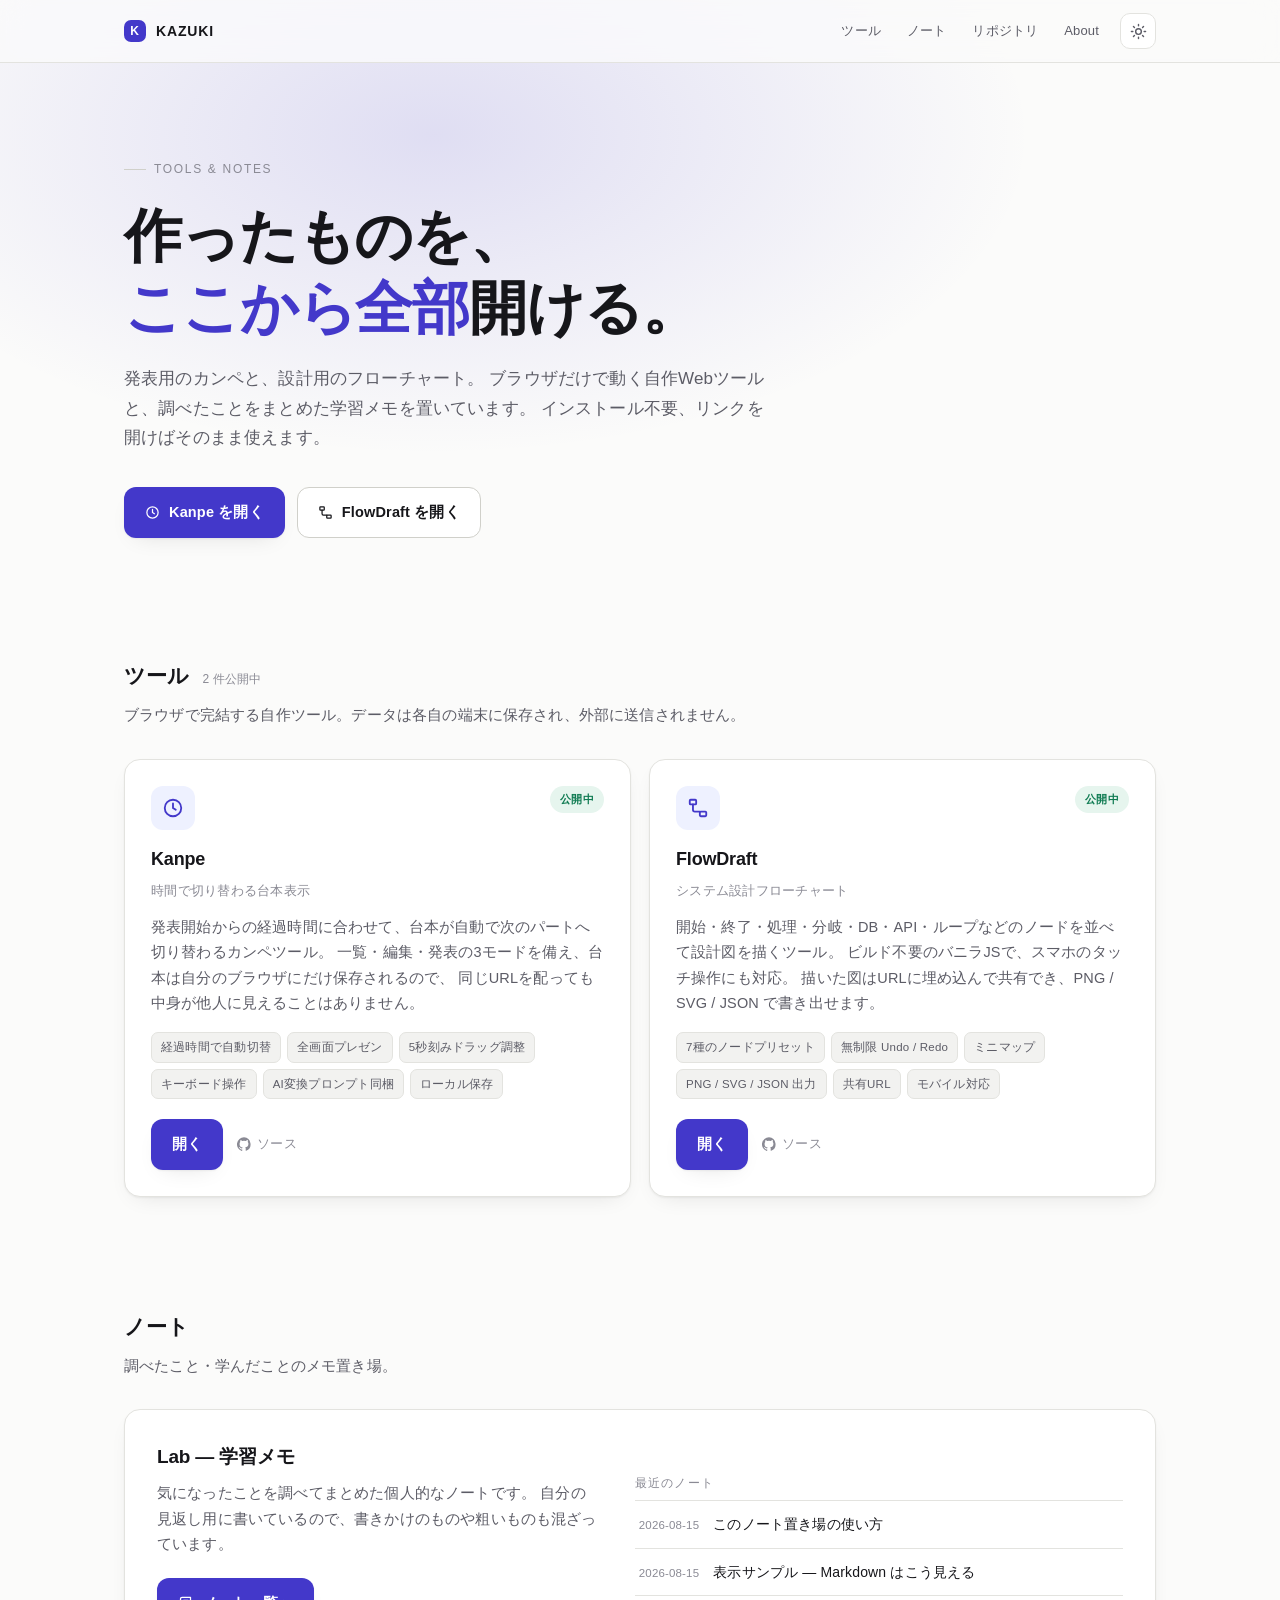
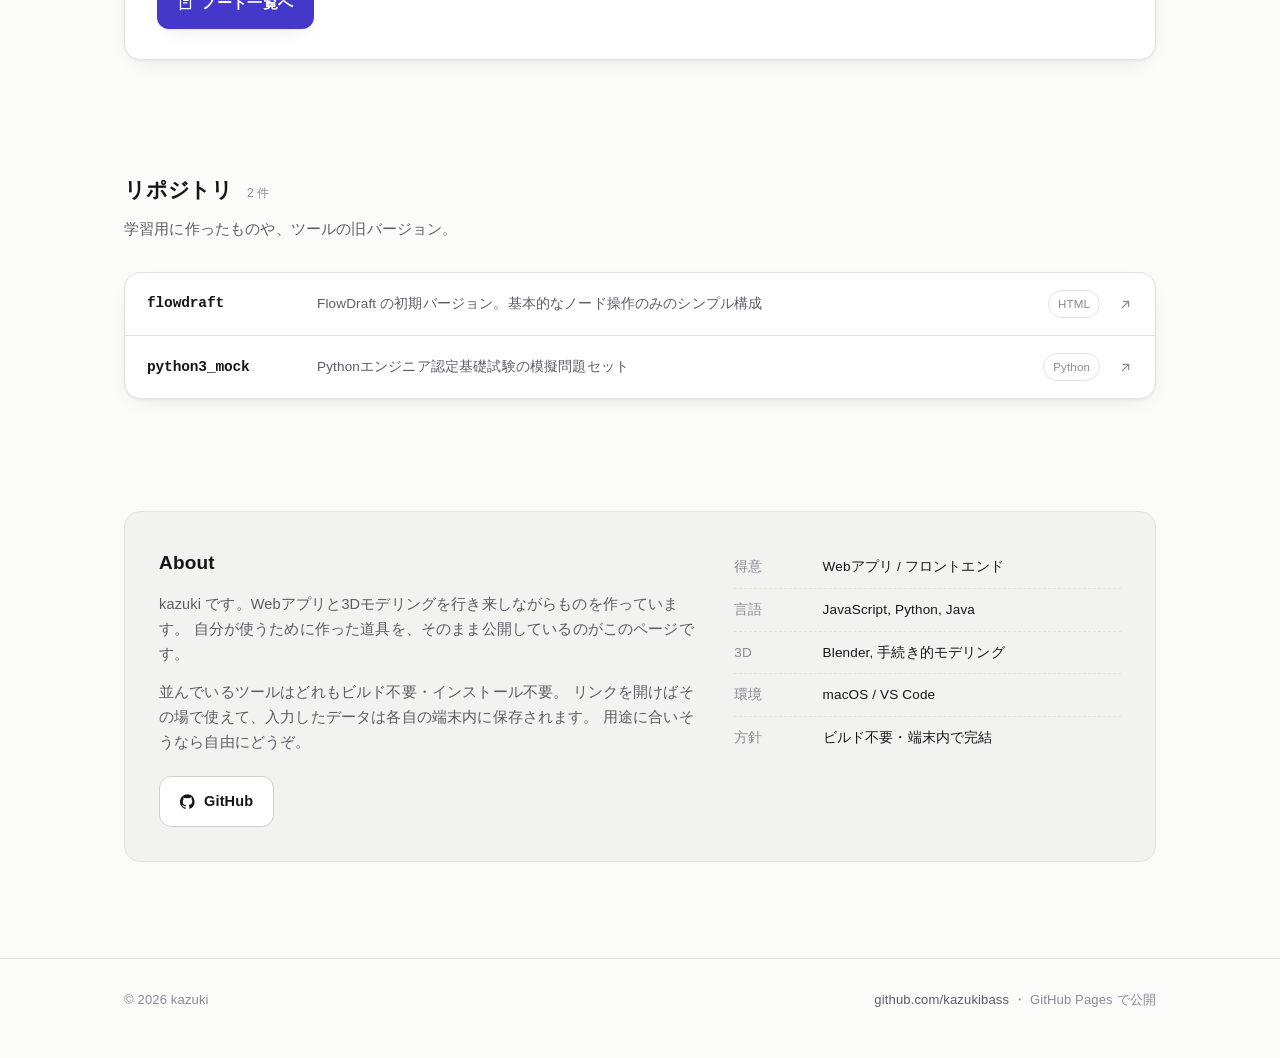
==== index.html @ 0a5c99e3 "Remove my_memo_app from repos list Co-Authored-By: Claude Sonnet 5 <noreply@anthropic.com>" ====
<!DOCTYPE html>
<html lang="ja">
<head>
<meta charset="UTF-8">
<meta name="viewport" content="width=device-width, initial-scale=1">
<title>kazuki — 作ったもの置き場</title>
<meta name="description" content="kazuki の制作物ハブ。Kanpe、FlowDraft などブラウザだけで動く自作Webツールと、学習メモをまとめています。">
<link rel="icon" href="favicon.svg" type="image/svg+xml">
<meta name="theme-color" content="#ffffff" media="(prefers-color-scheme: light)">
<meta name="theme-color" content="#0e0e0f" media="(prefers-color-scheme: dark)">
<link rel="stylesheet" href="assets/base.css">
<link rel="stylesheet" href="assets/index.css">
<script src="assets/theme.js"></script>
</head>
<body>

<header>
  <div class="wrap hdr">
    <a class="mark" href="./"><span class="dot">K</span>KAZUKI</a>
    <nav>
      <a href="#tools">ツール</a>
      <a href="lab/">ノート</a>
      <a href="#repos">リポジトリ</a>
      <a href="#about">About</a>
      <button class="tglr" id="tgl" aria-label="テーマ切替" title="ライト / ダーク切替">
        <svg class="i-sun" viewBox="0 0 24 24" fill="none" stroke="currentColor" stroke-width="2" stroke-linecap="round"><circle cx="12" cy="12" r="4"/><path d="M12 2v2M12 20v2M4.9 4.9l1.4 1.4M17.7 17.7l1.4 1.4M2 12h2M20 12h2M4.9 19.1l1.4-1.4M17.7 6.3l1.4-1.4"/></svg>
        <svg class="i-moon" viewBox="0 0 24 24" fill="none" stroke="currentColor" stroke-width="2" stroke-linecap="round" stroke-linejoin="round"><path d="M21 12.8A9 9 0 1 1 11.2 3a7 7 0 0 0 9.8 9.8z"/></svg>
      </button>
    </nav>
  </div>
</header>

<main>
  <div class="wrap">
    <div class="hero">
      <p class="eyebrow">Tools &amp; Notes</p>
      <h1>作ったものを、<br><em>ここから全部</em>開ける。</h1>
      <p class="lede">
        発表用のカンペと、設計用のフローチャート。
        ブラウザだけで動く自作Webツールと、調べたことをまとめた学習メモを置いています。
        インストール不要、リンクを開けばそのまま使えます。
      </p>
      <div class="cta">
        <a class="btn btn-p" href="https://kazukibass.github.io/kanpe/" target="_blank" rel="noopener">
          <svg viewBox="0 0 24 24" fill="none" stroke="currentColor" stroke-width="2" stroke-linecap="round"><circle cx="12" cy="12" r="9"/><path d="M12 7v5l3 2"/></svg>
          Kanpe を開く
        </a>
        <a class="btn btn-s" href="https://kazukibass.github.io/flow-draft/" target="_blank" rel="noopener">
          <svg viewBox="0 0 24 24" fill="none" stroke="currentColor" stroke-width="2" stroke-linecap="round"><rect x="3" y="3" width="7" height="5" rx="1"/><rect x="14" y="16" width="7" height="5" rx="1"/><path d="M6.5 8v6a2 2 0 0 0 2 2h5.5"/></svg>
          FlowDraft を開く
        </a>
      </div>
    </div>
  </div>

  <!-- ============ TOOLS ============ -->
  <section id="tools">
    <div class="wrap">
      <div class="sec-hd"><h2>ツール</h2><span class="cnt">2 件公開中</span></div>
      <p class="sec-sub">ブラウザで完結する自作ツール。データは各自の端末に保存され、外部に送信されません。</p>

      <div class="grid grid-2">

        <article class="card">
          <div class="card-top">
            <div class="ico"><svg viewBox="0 0 24 24" fill="none" stroke="currentColor" stroke-width="2" stroke-linecap="round"><circle cx="12" cy="12" r="9"/><path d="M12 7v5l3 2"/></svg></div>
            <span class="badge b-live">公開中</span>
          </div>
          <h3>Kanpe</h3>
          <p class="role">時間で切り替わる台本表示</p>
          <p class="desc">
            発表開始からの経過時間に合わせて、台本が自動で次のパートへ切り替わるカンペツール。
            一覧・編集・発表の3モードを備え、台本は自分のブラウザにだけ保存されるので、
            同じURLを配っても中身が他人に見えることはありません。
          </p>
          <div class="chips">
            <span class="chip">経過時間で自動切替</span>
            <span class="chip">全画面プレゼン</span>
            <span class="chip">5秒刻みドラッグ調整</span>
            <span class="chip">キーボード操作</span>
            <span class="chip">AI変換プロンプト同梱</span>
            <span class="chip">ローカル保存</span>
          </div>
          <div class="card-act">
            <a class="btn btn-p" href="https://kazukibass.github.io/kanpe/" target="_blank" rel="noopener">開く</a>
            <a class="lnk" href="https://github.com/kazukibass/kanpe" target="_blank" rel="noopener">
              <svg viewBox="0 0 24 24" fill="currentColor"><path d="M12 .5a12 12 0 0 0-3.8 23.4c.6.1.8-.3.8-.6v-2c-3.3.7-4-1.6-4-1.6-.6-1.4-1.4-1.8-1.4-1.8-1.1-.7.1-.7.1-.7 1.2.1 1.9 1.2 1.9 1.2 1.1 1.8 2.8 1.3 3.5 1 .1-.8.4-1.3.8-1.6-2.7-.3-5.5-1.3-5.5-5.9 0-1.3.5-2.4 1.2-3.2-.1-.3-.5-1.5.1-3.2 0 0 1-.3 3.3 1.2a11.5 11.5 0 0 1 6 0C17.3 4.9 18.3 5.2 18.3 5.2c.7 1.7.3 2.9.1 3.2.8.8 1.2 1.9 1.2 3.2 0 4.6-2.8 5.6-5.5 5.9.4.4.8 1.1.8 2.2v3.3c0 .3.2.7.8.6A12 12 0 0 0 12 .5z"/></svg>
              ソース
            </a>
          </div>
        </article>

        <article class="card">
          <div class="card-top">
            <div class="ico"><svg viewBox="0 0 24 24" fill="none" stroke="currentColor" stroke-width="2" stroke-linecap="round"><rect x="3" y="3" width="7" height="5" rx="1"/><rect x="14" y="16" width="7" height="5" rx="1"/><path d="M6.5 8v6a2 2 0 0 0 2 2h5.5"/></svg></div>
            <span class="badge b-live">公開中</span>
          </div>
          <h3>FlowDraft</h3>
          <p class="role">システム設計フローチャート</p>
          <p class="desc">
            開始・終了・処理・分岐・DB・API・ループなどのノードを並べて設計図を描くツール。
            ビルド不要のバニラJSで、スマホのタッチ操作にも対応。
            描いた図はURLに埋め込んで共有でき、PNG / SVG / JSON で書き出せます。
          </p>
          <div class="chips">
            <span class="chip">7種のノードプリセット</span>
            <span class="chip">無制限 Undo / Redo</span>
            <span class="chip">ミニマップ</span>
            <span class="chip">PNG / SVG / JSON 出力</span>
            <span class="chip">共有URL</span>
            <span class="chip">モバイル対応</span>
          </div>
          <div class="card-act">
            <a class="btn btn-p" href="https://kazukibass.github.io/flow-draft/" target="_blank" rel="noopener">開く</a>
            <a class="lnk" href="https://github.com/kazukibass/flow-draft" target="_blank" rel="noopener">
              <svg viewBox="0 0 24 24" fill="currentColor"><path d="M12 .5a12 12 0 0 0-3.8 23.4c.6.1.8-.3.8-.6v-2c-3.3.7-4-1.6-4-1.6-.6-1.4-1.4-1.8-1.4-1.8-1.1-.7.1-.7.1-.7 1.2.1 1.9 1.2 1.9 1.2 1.1 1.8 2.8 1.3 3.5 1 .1-.8.4-1.3.8-1.6-2.7-.3-5.5-1.3-5.5-5.9 0-1.3.5-2.4 1.2-3.2-.1-.3-.5-1.5.1-3.2 0 0 1-.3 3.3 1.2a11.5 11.5 0 0 1 6 0C17.3 4.9 18.3 5.2 18.3 5.2c.7 1.7.3 2.9.1 3.2.8.8 1.2 1.9 1.2 3.2 0 4.6-2.8 5.6-5.5 5.9.4.4.8 1.1.8 2.2v3.3c0 .3.2.7.8.6A12 12 0 0 0 12 .5z"/></svg>
              ソース
            </a>
          </div>
        </article>

      </div>
    </div>
  </section>

  <!-- ============ NOTES ============ -->
  <section id="notes">
    <div class="wrap">
      <div class="sec-hd"><h2>ノート</h2></div>
      <p class="sec-sub">調べたこと・学んだことのメモ置き場。</p>

      <div class="band">
        <div>
          <h3>Lab — 学習メモ</h3>
          <p>
            気になったことを調べてまとめた個人的なノートです。
            自分の見返し用に書いているので、書きかけのものや粗いものも混ざっています。
          </p>
          <div class="cta">
            <a class="btn btn-p" href="lab/">
              <svg viewBox="0 0 24 24" fill="none" stroke="currentColor" stroke-width="2" stroke-linecap="round" stroke-linejoin="round"><path d="M4 4.5A2.5 2.5 0 0 1 6.5 2H20v18H6.5A2.5 2.5 0 0 0 4 22z"/><path d="M9 7h7M9 11h5"/></svg>
              ノート一覧へ
            </a>
          </div>
        </div>
        <div>
          <p style="font-size:12px; letter-spacing:.1em; text-transform:uppercase; color:var(--fg-dim); margin:0 0 6px">最近のノート</p>
          <ul class="latest" id="latest">
            <li class="empty">読み込み中…</li>
          </ul>
        </div>
      </div>
    </div>
  </section>

  <!-- ============ REPOS ============ -->
  <section id="repos">
    <div class="wrap">
      <div class="sec-hd"><h2>リポジトリ</h2><span class="cnt">2 件</span></div>
      <p class="sec-sub">学習用に作ったものや、ツールの旧バージョン。</p>

      <ul class="repos">
        <li>
          <a href="https://kazukibass.github.io/flowdraft/" target="_blank" rel="noopener">
            <span class="rn">flowdraft</span>
            <span class="rd">FlowDraft の初期バージョン。基本的なノード操作のみのシンプル構成</span>
            <span class="rt">HTML</span>
            <svg class="rar" viewBox="0 0 24 24" fill="none" stroke="currentColor" stroke-width="2" stroke-linecap="round" stroke-linejoin="round"><path d="M7 17 17 7M9 7h8v8"/></svg>
          </a>
        </li>
        <li>
          <a href="https://github.com/kazukibass/python3_mock" target="_blank" rel="noopener">
            <span class="rn">python3_mock</span>
            <span class="rd">Pythonエンジニア認定基礎試験の模擬問題セット</span>
            <span class="rt">Python</span>
            <svg class="rar" viewBox="0 0 24 24" fill="none" stroke="currentColor" stroke-width="2" stroke-linecap="round" stroke-linejoin="round"><path d="M7 17 17 7M9 7h8v8"/></svg>
          </a>
        </li>
      </ul>
    </div>
  </section>

  <!-- ============ ABOUT ============ -->
  <section id="about">
    <div class="wrap">
      <div class="about">
        <div>
          <h2>About</h2>
          <p>
            kazuki です。Webアプリと3Dモデリングを行き来しながらものを作っています。
            自分が使うために作った道具を、そのまま公開しているのがこのページです。
          </p>
          <p>
            並んでいるツールはどれもビルド不要・インストール不要。
            リンクを開けばその場で使えて、入力したデータは各自の端末内に保存されます。
            用途に合いそうなら自由にどうぞ。
          </p>
          <div class="cta" style="margin-top:20px">
            <a class="btn btn-s" href="https://github.com/kazukibass" target="_blank" rel="noopener">
              <svg viewBox="0 0 24 24" fill="currentColor"><path d="M12 .5a12 12 0 0 0-3.8 23.4c.6.1.8-.3.8-.6v-2c-3.3.7-4-1.6-4-1.6-.6-1.4-1.4-1.8-1.4-1.8-1.1-.7.1-.7.1-.7 1.2.1 1.9 1.2 1.9 1.2 1.1 1.8 2.8 1.3 3.5 1 .1-.8.4-1.3.8-1.6-2.7-.3-5.5-1.3-5.5-5.9 0-1.3.5-2.4 1.2-3.2-.1-.3-.5-1.5.1-3.2 0 0 1-.3 3.3 1.2a11.5 11.5 0 0 1 6 0C17.3 4.9 18.3 5.2 18.3 5.2c.7 1.7.3 2.9.1 3.2.8.8 1.2 1.9 1.2 3.2 0 4.6-2.8 5.6-5.5 5.9.4.4.8 1.1.8 2.2v3.3c0 .3.2.7.8.6A12 12 0 0 0 12 .5z"/></svg>
              GitHub
            </a>
          </div>
        </div>
        <ul class="facts">
          <li><span class="k">得意</span><span class="v">Webアプリ / フロントエンド</span></li>
          <li><span class="k">言語</span><span class="v">JavaScript, Python, Java</span></li>
          <li><span class="k">3D</span><span class="v">Blender, 手続き的モデリング</span></li>
          <li><span class="k">環境</span><span class="v">macOS / VS Code</span></li>
          <li><span class="k">方針</span><span class="v">ビルド不要・端末内で完結</span></li>
        </ul>
      </div>
    </div>
  </section>
</main>

<footer>
  <div class="wrap ft">
    <span>© 2026 kazuki</span>
    <span><a href="https://github.com/kazukibass" target="_blank" rel="noopener">github.com/kazukibass</a> ・ GitHub Pages で公開</span>
  </div>
</footer>

<script>
// 最近のノート3件を lab/notes.json から読んで表示する
(function () {
  var el = document.getElementById('latest');
  fetch('lab/notes.json', { cache: 'no-cache' })
    .then(function (r) { if (!r.ok) throw 0; return r.json(); })
    .then(function (notes) {
      var list = (notes || []).slice().sort(function (a, b) {
        return String(b.date || '').localeCompare(String(a.date || ''));
      }).slice(0, 3);

      if (!list.length) { el.innerHTML = '<li class="empty">まだノートがありません。</li>'; return; }

      el.innerHTML = list.map(function (n) {
        var href = n.type === 'html'
          ? 'lab/' + n.file
          : 'lab/viewer.html?f=' + encodeURIComponent(n.file);
        var d = document.createElement('div');
        d.textContent = n.title || '(無題)';
        return '<li><a href="' + href + '">' +
               '<span class="d">' + (n.date || '') + '</span>' +
               '<span class="t">' + d.innerHTML + '</span></a></li>';
      }).join('');
    })
    .catch(function () {
      el.innerHTML = '<li class="empty">一覧ページから見てください。</li>';
    });
})();
</script>
</body>
</html>
---- assets/base.css ----
/* ============================================================
   base.css — 全ページ共通の配色トークンと部品
   配色を変えたいときは :root と html[data-theme="dark"] の
   2ブロックだけを書き換えれば全ページに反映されます。
   ============================================================ */

:root{
  --bg:#fbfbfa; --bg-elev:#ffffff; --bg-sunk:#f2f2f0;
  --fg:#16161a; --fg-mut:#5c5c66; --fg-dim:#8a8a94;
  --line:#e3e3df; --line-str:#d0d0ca;
  --accent:#4338ca; --accent-fg:#ffffff; --accent-soft:#eef1ff;
  --ok:#0f7b52; --ok-soft:#e6f5ee;
  --warn:#8a5a00; --warn-soft:#fdf3e0;
  --shadow:0 1px 2px rgba(16,16,22,.05), 0 8px 24px -12px rgba(16,16,22,.14);
  --shadow-lift:0 2px 4px rgba(16,16,22,.06), 0 18px 40px -16px rgba(16,16,22,.22);
  --radius:16px;
  --mono:ui-monospace,SFMono-Regular,Menlo,Consolas,"Noto Sans Mono",monospace;
}
html[data-theme="dark"]{
  --bg:#0e0e0f; --bg-elev:#17171a; --bg-sunk:#121214;
  --fg:#eeeef2; --fg-mut:#a2a2ad; --fg-dim:#71717c;
  --line:#26262b; --line-str:#34343b;
  --accent:#a5b4fc; --accent-fg:#12122a; --accent-soft:#1d1d3a;
  --ok:#5fd3a0; --ok-soft:#12291f;
  --warn:#e0b062; --warn-soft:#2a2113;
  --shadow:0 1px 2px rgba(0,0,0,.5), 0 8px 24px -12px rgba(0,0,0,.7);
  --shadow-lift:0 2px 4px rgba(0,0,0,.5), 0 18px 40px -16px rgba(0,0,0,.85);
}

*,*::before,*::after{box-sizing:border-box}
html{-webkit-text-size-adjust:100%; overflow-x:hidden; scroll-behavior:smooth}
body{
  margin:0; background:var(--bg); color:var(--fg);
  font-family:"Helvetica Neue",-apple-system,BlinkMacSystemFont,"Segoe UI",
    "Hiragino Sans","Hiragino Kaku Gothic ProN","Noto Sans JP","Yu Gothic",Meiryo,sans-serif;
  font-size:16px; line-height:1.75; letter-spacing:.01em;
  -webkit-font-smoothing:antialiased;
  transition:background .25s ease, color .25s ease;
}
a{color:inherit}
.wrap{max-width:1080px; margin:0 auto; padding:0 24px}
.wrap-narrow{max-width:760px; margin:0 auto; padding:0 24px}

/* ---------- header ---------- */
header{
  position:sticky; top:0; z-index:50;
  background:color-mix(in srgb, var(--bg) 82%, transparent);
  backdrop-filter:saturate(180%) blur(14px);
  border-bottom:1px solid var(--line);
}
.hdr{display:flex; align-items:center; justify-content:space-between; height:62px; gap:16px}
.mark{display:flex; align-items:center; gap:10px; font-weight:700; letter-spacing:.06em;
  font-size:14px; text-decoration:none; white-space:nowrap}
.mark .dot{width:22px;height:22px;border-radius:7px;background:var(--accent);color:var(--accent-fg);
  display:grid;place-items:center;font-size:12px;font-weight:800}
.mark .sub{color:var(--fg-dim); font-weight:600; letter-spacing:.04em}
.hdr nav{display:flex; align-items:center; gap:4px}
.hdr nav a{
  font-size:13px; color:var(--fg-mut); text-decoration:none;
  padding:7px 11px; border-radius:9px; transition:.18s;
}
.hdr nav a:hover{color:var(--fg); background:var(--bg-sunk)}
.hdr nav a.on{color:var(--fg); background:var(--bg-sunk)}
@media(max-width:640px){ .hdr nav a{display:none} .mark .sub{display:none} }
.tglr{
  width:36px;height:36px;border-radius:10px;border:1px solid var(--line);
  background:var(--bg-elev); color:var(--fg-mut); cursor:pointer;
  display:grid;place-items:center; transition:.18s; margin-left:6px; flex:none;
}
.tglr:hover{color:var(--fg); border-color:var(--line-str)}
.tglr svg{width:17px;height:17px}
html[data-theme="dark"] .i-sun{display:none}
html:not([data-theme="dark"]) .i-moon{display:none}

/* ---------- typography helpers ---------- */
.eyebrow{
  display:inline-flex; align-items:center; gap:8px;
  font-size:12px; letter-spacing:.14em; text-transform:uppercase;
  color:var(--fg-dim); margin:0 0 20px;
}
.eyebrow::before{content:""; width:22px;height:1px;background:var(--line-str)}
section{padding:56px 0}
.sec-hd{display:flex; align-items:baseline; gap:14px; margin-bottom:8px}
.sec-hd h2{margin:0; font-size:21px; letter-spacing:-.01em; font-weight:750}
.sec-hd .cnt{font-size:12px; color:var(--fg-dim); font-variant-numeric:tabular-nums}
.sec-sub{margin:0 0 30px; color:var(--fg-mut); font-size:14.5px}

/* ---------- buttons ---------- */
.btn{
  display:inline-flex; align-items:center; gap:9px;
  padding:12px 20px; border-radius:12px; font-size:14.5px; font-weight:600;
  text-decoration:none; border:1px solid transparent; cursor:pointer;
  font-family:inherit;
  transition:transform .16s ease, box-shadow .16s ease, background .16s ease;
}
.btn:hover{transform:translateY(-1px)}
.btn-p{background:var(--accent); color:var(--accent-fg); box-shadow:var(--shadow)}
.btn-p:hover{box-shadow:var(--shadow-lift)}
.btn-s{background:var(--bg-elev); color:var(--fg); border-color:var(--line-str)}
.btn-s:hover{background:var(--bg-sunk)}
.btn svg{width:15px;height:15px}
.cta{display:flex; flex-wrap:wrap; gap:12px}

/* ---------- cards ---------- */
.grid{display:grid; gap:18px}
.grid-2{grid-template-columns:repeat(2,1fr)}
@media(max-width:860px){ .grid-2{grid-template-columns:1fr} }
.card{
  position:relative; display:flex; flex-direction:column;
  background:var(--bg-elev); border:1px solid var(--line);
  border-radius:var(--radius); padding:26px; box-shadow:var(--shadow);
  transition:transform .2s ease, box-shadow .2s ease, border-color .2s ease;
}
.card:hover{transform:translateY(-3px); box-shadow:var(--shadow-lift); border-color:var(--line-str)}
.card-top{display:flex; align-items:flex-start; justify-content:space-between; gap:14px; margin-bottom:14px}
.ico{
  width:44px;height:44px;border-radius:12px; flex:none;
  display:grid;place-items:center; background:var(--accent-soft); color:var(--accent);
}
.ico svg{width:22px;height:22px}
.card h3{margin:0 0 6px; font-size:18px; letter-spacing:-.01em; font-weight:750}
.card .role{margin:0 0 12px; font-size:12.5px; color:var(--fg-dim); letter-spacing:.02em}
.card p.desc{margin:0 0 16px; font-size:14.5px; color:var(--fg-mut); flex:1}
.chips{display:flex; flex-wrap:wrap; gap:6px; margin-bottom:20px}
.chip{
  font-size:11.5px; padding:4px 9px; border-radius:7px;
  background:var(--bg-sunk); color:var(--fg-mut); border:1px solid var(--line);
  letter-spacing:.02em;
}
.badge{font-size:11px; font-weight:650; padding:4px 10px; border-radius:99px;
  white-space:nowrap; letter-spacing:.03em}
.b-live{background:var(--ok-soft); color:var(--ok)}
.b-wip{background:var(--warn-soft); color:var(--warn)}
.b-arc{background:var(--bg-sunk); color:var(--fg-dim); border:1px solid var(--line)}
.card-act{display:flex; align-items:center; gap:10px; margin-top:auto}
.lnk{
  font-size:13px; color:var(--fg-dim); text-decoration:none;
  display:inline-flex; align-items:center; gap:6px; padding:6px 4px; transition:.18s;
}
.lnk:hover{color:var(--fg)}
.lnk svg{width:14px;height:14px}

/* ---------- footer ---------- */
footer{border-top:1px solid var(--line); margin-top:40px; padding:30px 0 46px}
.ft{display:flex; justify-content:space-between; align-items:center; gap:16px; flex-wrap:wrap;
    font-size:13px; color:var(--fg-dim)}
.ft a{text-decoration:none; color:var(--fg-mut)}
.ft a:hover{color:var(--fg)}

@media (prefers-reduced-motion:reduce){
  html{scroll-behavior:auto}
  *{transition:none!important; animation:none!important}
}
---- assets/index.css ----
/* ---------- hero ---------- */
.hero{padding:88px 0 64px; position:relative}
.hero::before{
  content:""; position:absolute; z-index:-1;
  left:-28%; right:12%; top:-46%; height:640px;
  background:radial-gradient(closest-side, color-mix(in srgb,var(--accent) 15%, transparent), transparent 100%);
  pointer-events:none;
}
h1{margin:0 0 20px; font-size:clamp(34px,6vw,58px); line-height:1.24;
   letter-spacing:-.02em; font-weight:800}
h1 em{font-style:normal; color:var(--accent)}
.lede{margin:0 0 34px; max-width:38em; color:var(--fg-mut); font-size:clamp(15px,1.6vw,17px)}

/* ---------- notes band ---------- */
.band{
  background:var(--bg-elev); border:1px solid var(--line); border-radius:var(--radius);
  box-shadow:var(--shadow); padding:30px 32px;
  display:grid; grid-template-columns:1fr 1.1fr; gap:34px; align-items:center;
}
@media(max-width:800px){ .band{grid-template-columns:1fr; gap:24px; padding:26px} }
.band h3{margin:0 0 8px; font-size:19px; font-weight:750; letter-spacing:-.01em}
.band p{margin:0 0 20px; font-size:14.5px; color:var(--fg-mut)}
.latest{list-style:none; margin:0; padding:0; border-top:1px solid var(--line)}
.latest li{border-bottom:1px solid var(--line)}
.latest a{
  display:flex; align-items:baseline; gap:14px; padding:11px 4px;
  text-decoration:none; font-size:14px; transition:.16s;
}
.latest a:hover{color:var(--accent); padding-left:8px}
.latest .d{font-size:11.5px; color:var(--fg-dim); font-variant-numeric:tabular-nums; flex:none}
.latest .t{overflow:hidden; text-overflow:ellipsis; white-space:nowrap}
.latest .empty{padding:14px 4px; font-size:13.5px; color:var(--fg-dim)}

/* ---------- repo list ---------- */
.repos{list-style:none; margin:0; padding:0;
  border:1px solid var(--line); border-radius:var(--radius);
  background:var(--bg-elev); overflow:hidden; box-shadow:var(--shadow)}
.repos li + li{border-top:1px solid var(--line)}
.repos a{
  display:grid; grid-template-columns:minmax(9.5em,auto) 1fr auto auto;
  align-items:center; gap:18px; padding:17px 22px;
  text-decoration:none; transition:background .16s ease;
}
.repos a:hover{background:var(--bg-sunk)}
.rn{font-size:14.5px; font-weight:650; font-family:var(--mono); letter-spacing:-.01em}
.rd{font-size:13.5px; color:var(--fg-mut)}
.rt{font-size:11.5px; color:var(--fg-dim); padding:3px 9px; border-radius:99px;
    border:1px solid var(--line); white-space:nowrap}
.rar{width:15px;height:15px;color:var(--fg-dim); flex:none}
.repos a:hover .rar{color:var(--accent)}
@media(max-width:700px){
  .repos a{grid-template-columns:1fr auto; gap:5px 14px; padding:16px 18px}
  .rd{grid-column:1/-1; order:3}
  .rt{order:2}
  .rar{display:none}
}

/* ---------- about ---------- */
.about{
  background:var(--bg-sunk); border:1px solid var(--line);
  border-radius:var(--radius); padding:34px;
  display:grid; grid-template-columns:1.4fr 1fr; gap:34px; align-items:start;
}
@media(max-width:760px){ .about{grid-template-columns:1fr; padding:26px} }
.about h2{margin:0 0 12px; font-size:19px; font-weight:750}
.about p{margin:0 0 12px; font-size:14.5px; color:var(--fg-mut)}
.facts{list-style:none; margin:0; padding:0; font-size:13.5px}
.facts li{display:flex; gap:14px; padding:9px 0; border-bottom:1px dashed var(--line)}
.facts li:last-child{border-bottom:0}
.facts .k{color:var(--fg-dim); flex:none; width:5.5em}
.facts .v{color:var(--fg)}
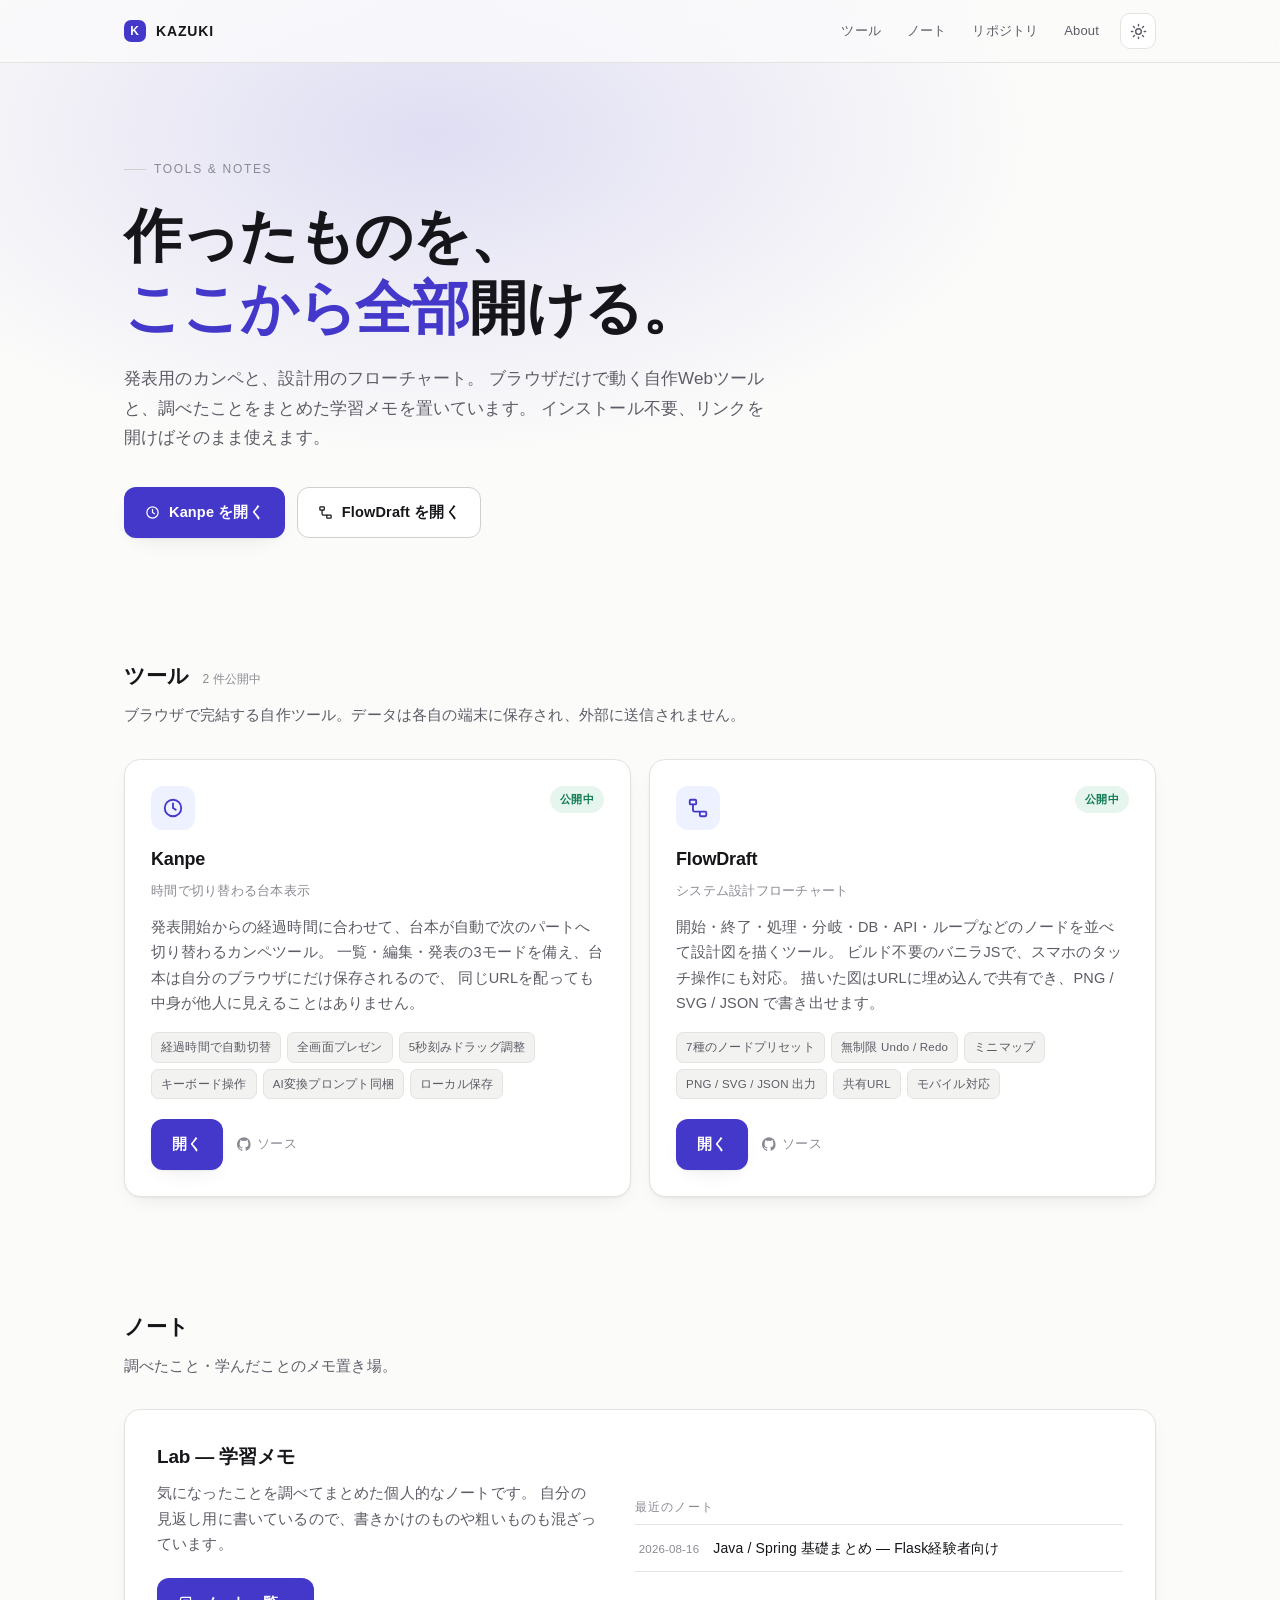
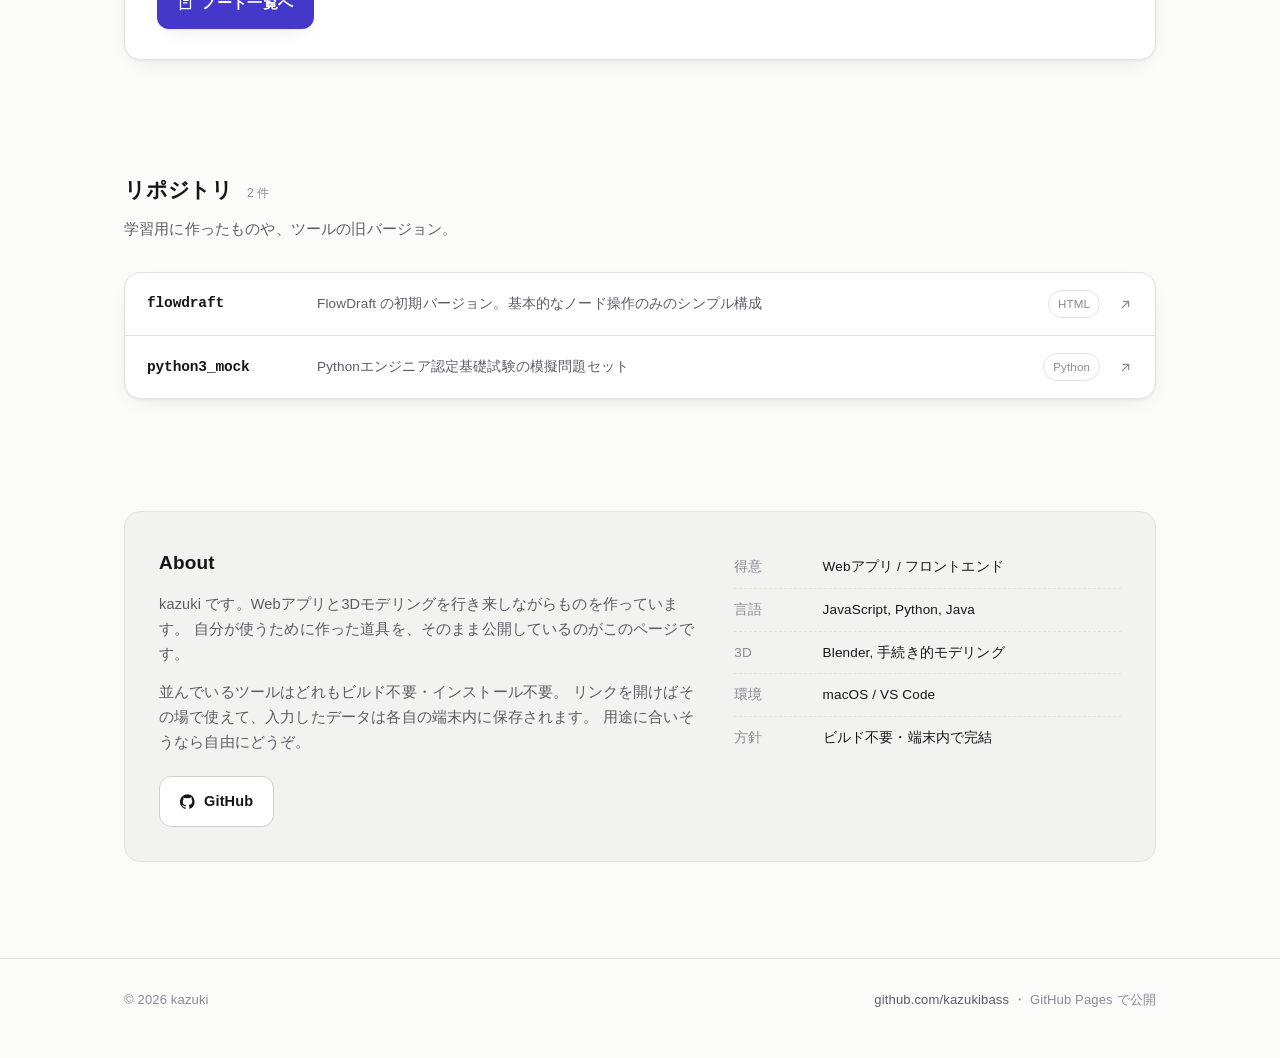
==== commit 14bad66a: "Improve mobile notes and hide internal docs" ====
--- a/index.html
+++ b/index.html
@@ -228,7 +228,7 @@
   fetch('lab/notes.json', { cache: 'no-cache' })
     .then(function (r) { if (!r.ok) throw 0; return r.json(); })
     .then(function (notes) {
-      var list = (notes || []).slice().sort(function (a, b) {
+      var list = (notes || []).filter(function (n) { return !n.hidden; }).sort(function (a, b) {
         return String(b.date || '').localeCompare(String(a.date || ''));
       }).slice(0, 3);
 
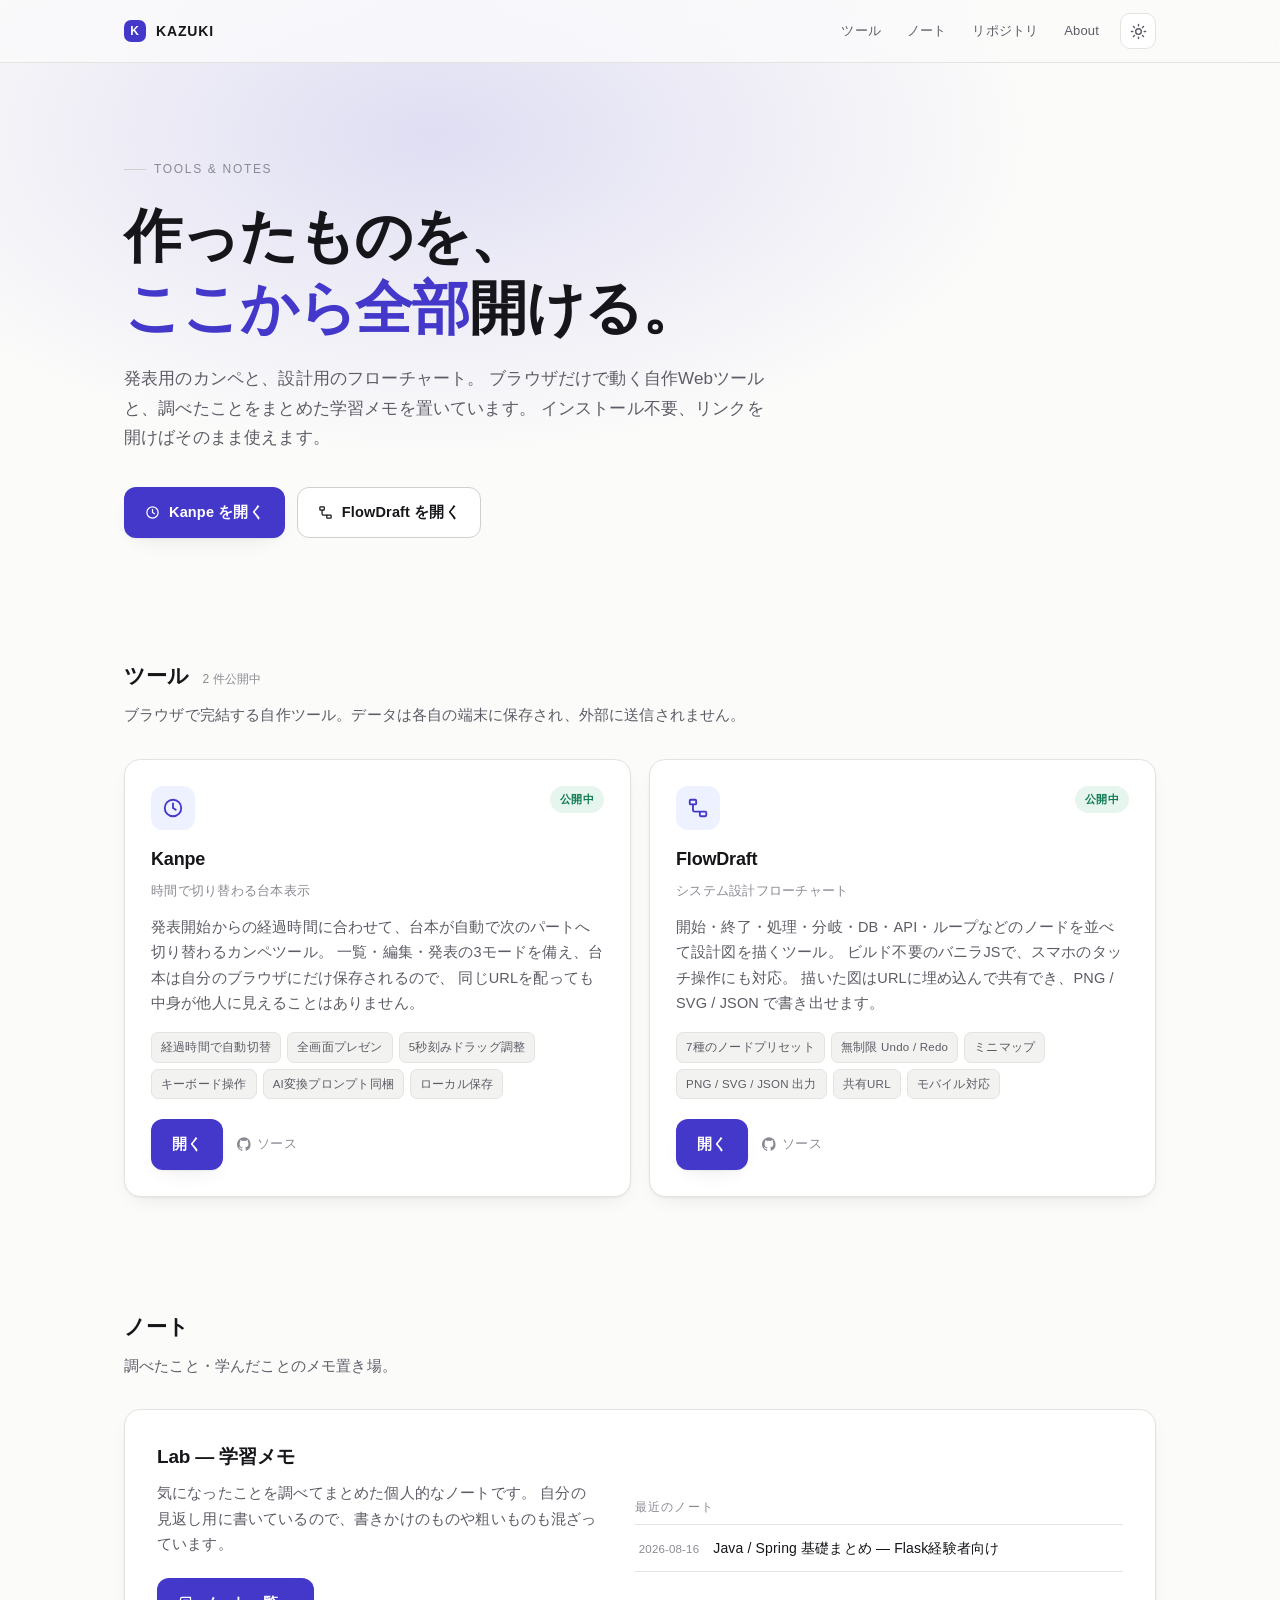
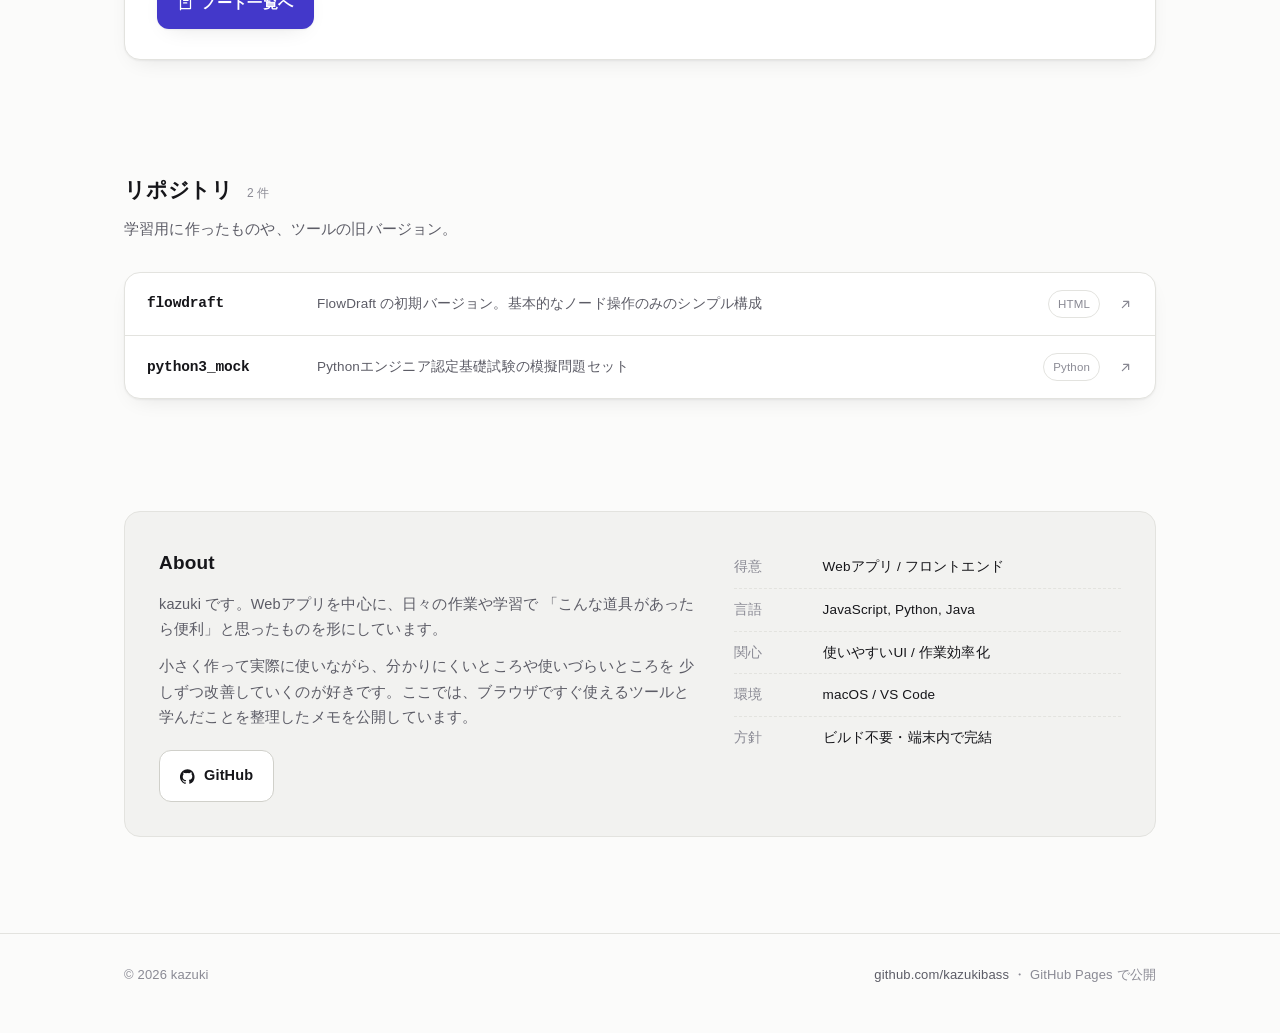
==== commit a4989004: "Rewrite About section around web development" ====
--- a/index.html
+++ b/index.html
@@ -187,13 +187,13 @@
         <div>
           <h2>About</h2>
           <p>
-            kazuki です。Webアプリと3Dモデリングを行き来しながらものを作っています。
-            自分が使うために作った道具を、そのまま公開しているのがこのページです。
+            kazuki です。Webアプリを中心に、日々の作業や学習で
+            「こんな道具があったら便利」と思ったものを形にしています。
           </p>
           <p>
-            並んでいるツールはどれもビルド不要・インストール不要。
-            リンクを開けばその場で使えて、入力したデータは各自の端末内に保存されます。
-            用途に合いそうなら自由にどうぞ。
+            小さく作って実際に使いながら、分かりにくいところや使いづらいところを
+            少しずつ改善していくのが好きです。ここでは、ブラウザですぐ使えるツールと
+            学んだことを整理したメモを公開しています。
           </p>
           <div class="cta" style="margin-top:20px">
             <a class="btn btn-s" href="https://github.com/kazukibass" target="_blank" rel="noopener">
@@ -205,7 +205,7 @@
         <ul class="facts">
           <li><span class="k">得意</span><span class="v">Webアプリ / フロントエンド</span></li>
           <li><span class="k">言語</span><span class="v">JavaScript, Python, Java</span></li>
-          <li><span class="k">3D</span><span class="v">Blender, 手続き的モデリング</span></li>
+          <li><span class="k">関心</span><span class="v">使いやすいUI / 作業効率化</span></li>
           <li><span class="k">環境</span><span class="v">macOS / VS Code</span></li>
           <li><span class="k">方針</span><span class="v">ビルド不要・端末内で完結</span></li>
         </ul>
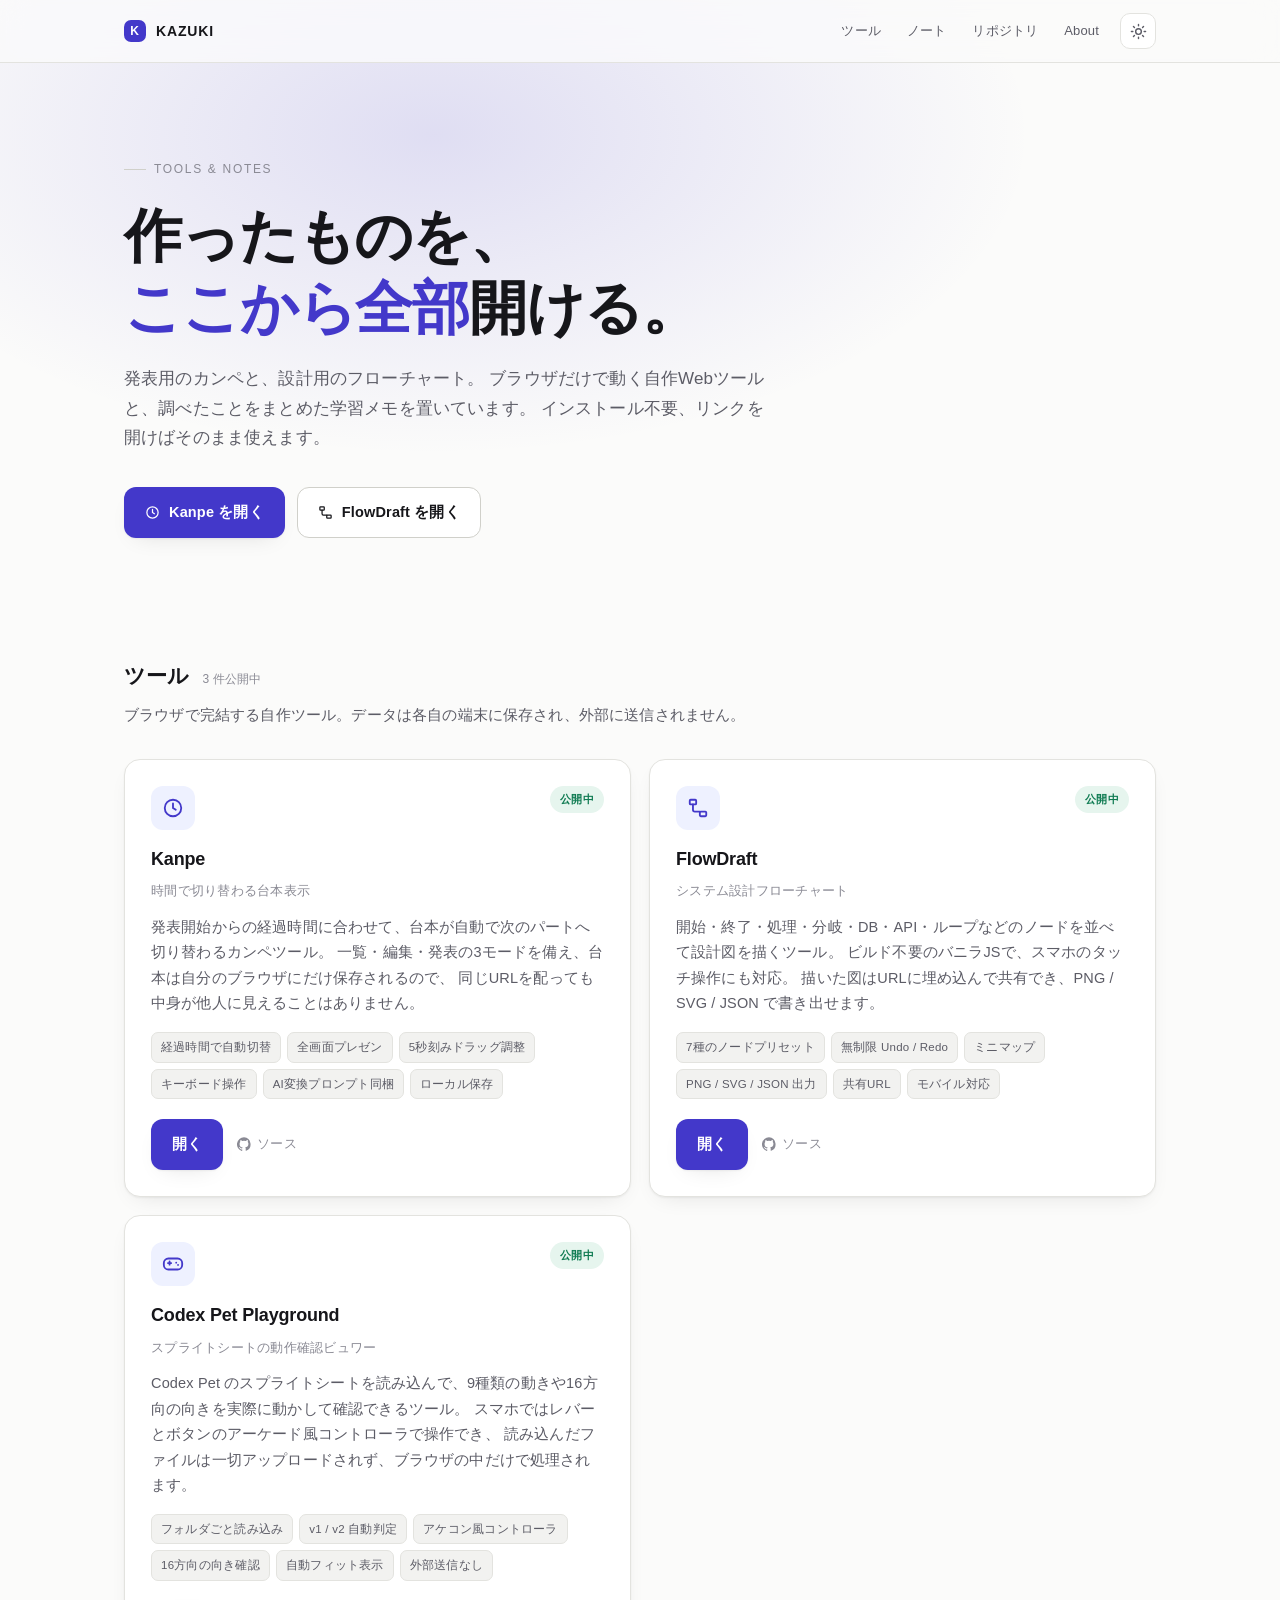
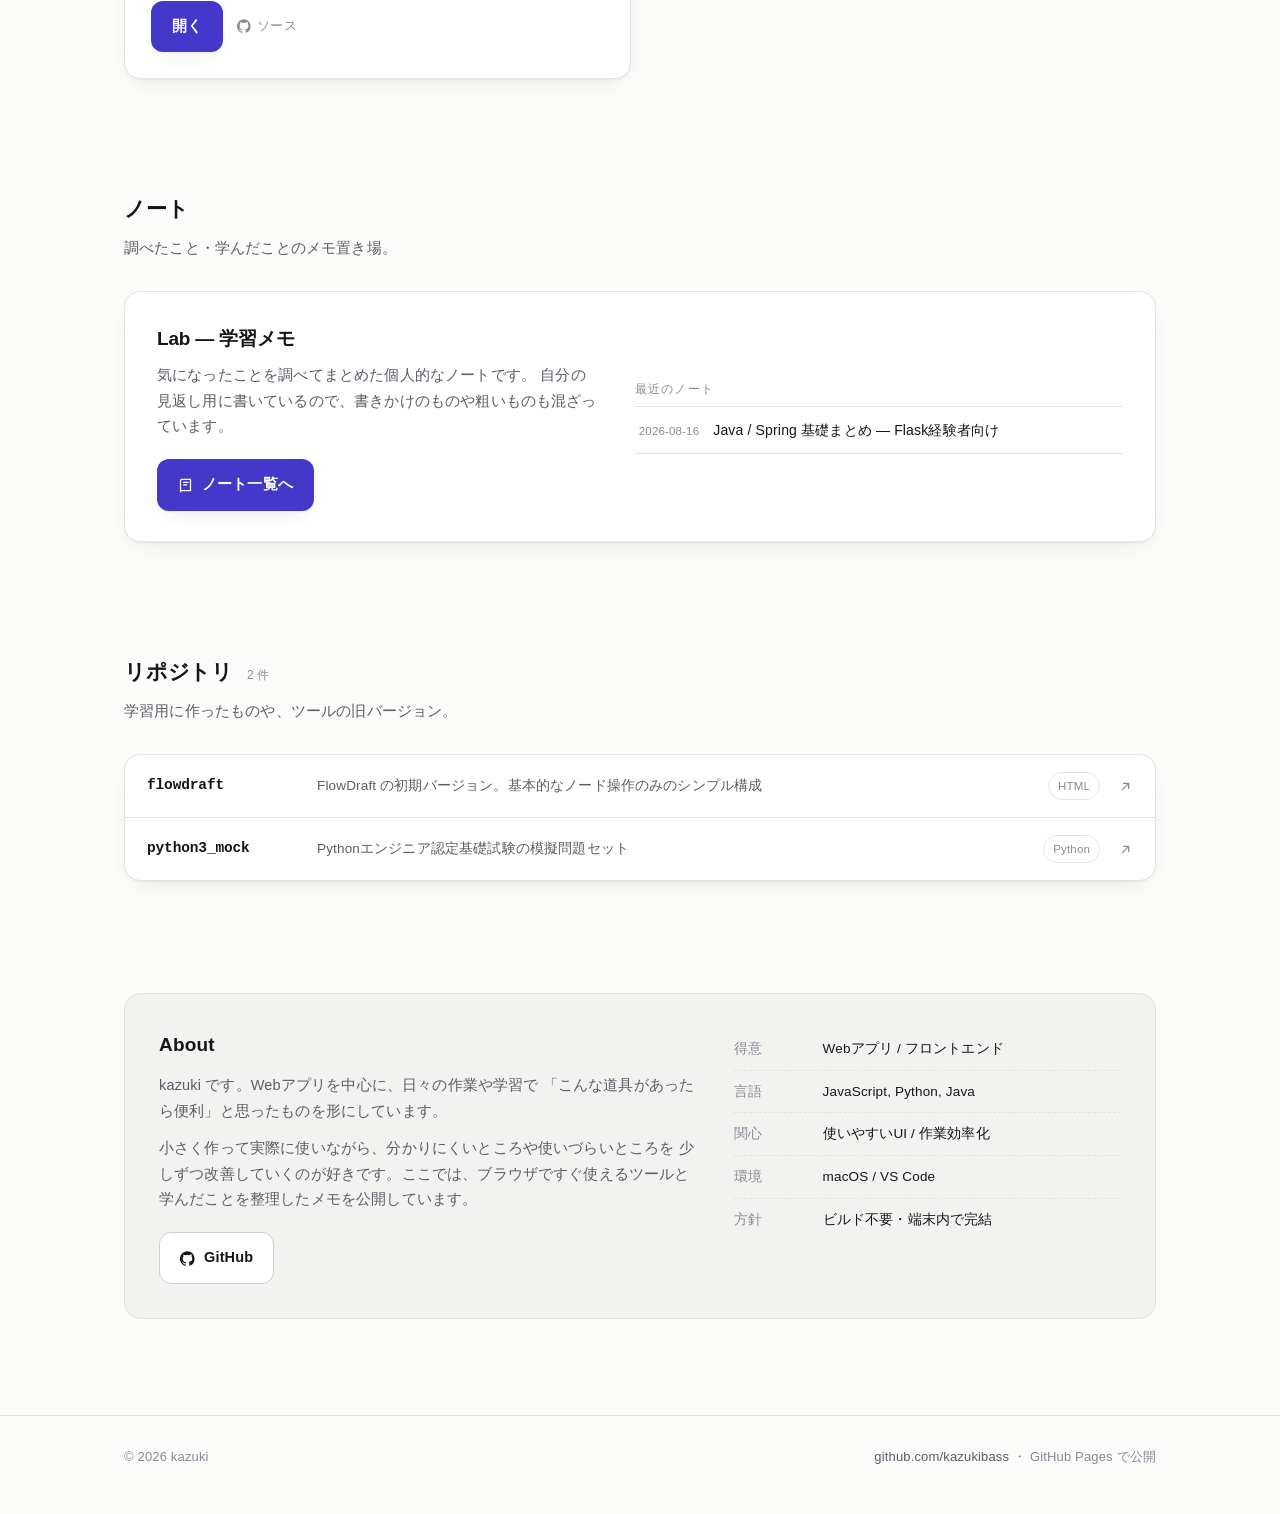
==== commit f5356294: "ツールに Codex Pet Playground を追加 Codex Pet のスプライトシートをブラウザ内だけで再生・確認できる プレイグラウンドをツール一覧に追加。公開件数を3件に更新した。  " ====
--- a/index.html
+++ b/index.html
@@ -56,7 +56,7 @@
   <!-- ============ TOOLS ============ -->
   <section id="tools">
     <div class="wrap">
-      <div class="sec-hd"><h2>ツール</h2><span class="cnt">2 件公開中</span></div>
+      <div class="sec-hd"><h2>ツール</h2><span class="cnt">3 件公開中</span></div>
       <p class="sec-sub">ブラウザで完結する自作ツール。データは各自の端末に保存され、外部に送信されません。</p>
 
       <div class="grid grid-2">
@@ -113,6 +113,35 @@
           <div class="card-act">
             <a class="btn btn-p" href="https://kazukibass.github.io/flow-draft/" target="_blank" rel="noopener">開く</a>
             <a class="lnk" href="https://github.com/kazukibass/flow-draft" target="_blank" rel="noopener">
+              <svg viewBox="0 0 24 24" fill="currentColor"><path d="M12 .5a12 12 0 0 0-3.8 23.4c.6.1.8-.3.8-.6v-2c-3.3.7-4-1.6-4-1.6-.6-1.4-1.4-1.8-1.4-1.8-1.1-.7.1-.7.1-.7 1.2.1 1.9 1.2 1.9 1.2 1.1 1.8 2.8 1.3 3.5 1 .1-.8.4-1.3.8-1.6-2.7-.3-5.5-1.3-5.5-5.9 0-1.3.5-2.4 1.2-3.2-.1-.3-.5-1.5.1-3.2 0 0 1-.3 3.3 1.2a11.5 11.5 0 0 1 6 0C17.3 4.9 18.3 5.2 18.3 5.2c.7 1.7.3 2.9.1 3.2.8.8 1.2 1.9 1.2 3.2 0 4.6-2.8 5.6-5.5 5.9.4.4.8 1.1.8 2.2v3.3c0 .3.2.7.8.6A12 12 0 0 0 12 .5z"/></svg>
+              ソース
+            </a>
+          </div>
+        </article>
+
+        <article class="card">
+          <div class="card-top">
+            <div class="ico"><svg viewBox="0 0 24 24" fill="none" stroke="currentColor" stroke-width="2" stroke-linecap="round" stroke-linejoin="round"><rect x="2" y="6" width="20" height="12" rx="5"/><path d="M6.5 11h3.5M8.25 9.25v3.5"/><path d="M15.5 10.5h.01M17.5 13h.01"/></svg></div>
+            <span class="badge b-live">公開中</span>
+          </div>
+          <h3>Codex Pet Playground</h3>
+          <p class="role">スプライトシートの動作確認ビュワー</p>
+          <p class="desc">
+            Codex Pet のスプライトシートを読み込んで、9種類の動きや16方向の向きを実際に動かして確認できるツール。
+            スマホではレバーとボタンのアーケード風コントローラで操作でき、
+            読み込んだファイルは一切アップロードされず、ブラウザの中だけで処理されます。
+          </p>
+          <div class="chips">
+            <span class="chip">フォルダごと読み込み</span>
+            <span class="chip">v1 / v2 自動判定</span>
+            <span class="chip">アケコン風コントローラ</span>
+            <span class="chip">16方向の向き確認</span>
+            <span class="chip">自動フィット表示</span>
+            <span class="chip">外部送信なし</span>
+          </div>
+          <div class="card-act">
+            <a class="btn btn-p" href="https://kazukibass.github.io/codex-pet-playground/" target="_blank" rel="noopener">開く</a>
+            <a class="lnk" href="https://github.com/kazukibass/codex-pet-playground" target="_blank" rel="noopener">
               <svg viewBox="0 0 24 24" fill="currentColor"><path d="M12 .5a12 12 0 0 0-3.8 23.4c.6.1.8-.3.8-.6v-2c-3.3.7-4-1.6-4-1.6-.6-1.4-1.4-1.8-1.4-1.8-1.1-.7.1-.7.1-.7 1.2.1 1.9 1.2 1.9 1.2 1.1 1.8 2.8 1.3 3.5 1 .1-.8.4-1.3.8-1.6-2.7-.3-5.5-1.3-5.5-5.9 0-1.3.5-2.4 1.2-3.2-.1-.3-.5-1.5.1-3.2 0 0 1-.3 3.3 1.2a11.5 11.5 0 0 1 6 0C17.3 4.9 18.3 5.2 18.3 5.2c.7 1.7.3 2.9.1 3.2.8.8 1.2 1.9 1.2 3.2 0 4.6-2.8 5.6-5.5 5.9.4.4.8 1.1.8 2.2v3.3c0 .3.2.7.8.6A12 12 0 0 0 12 .5z"/></svg>
               ソース
             </a>
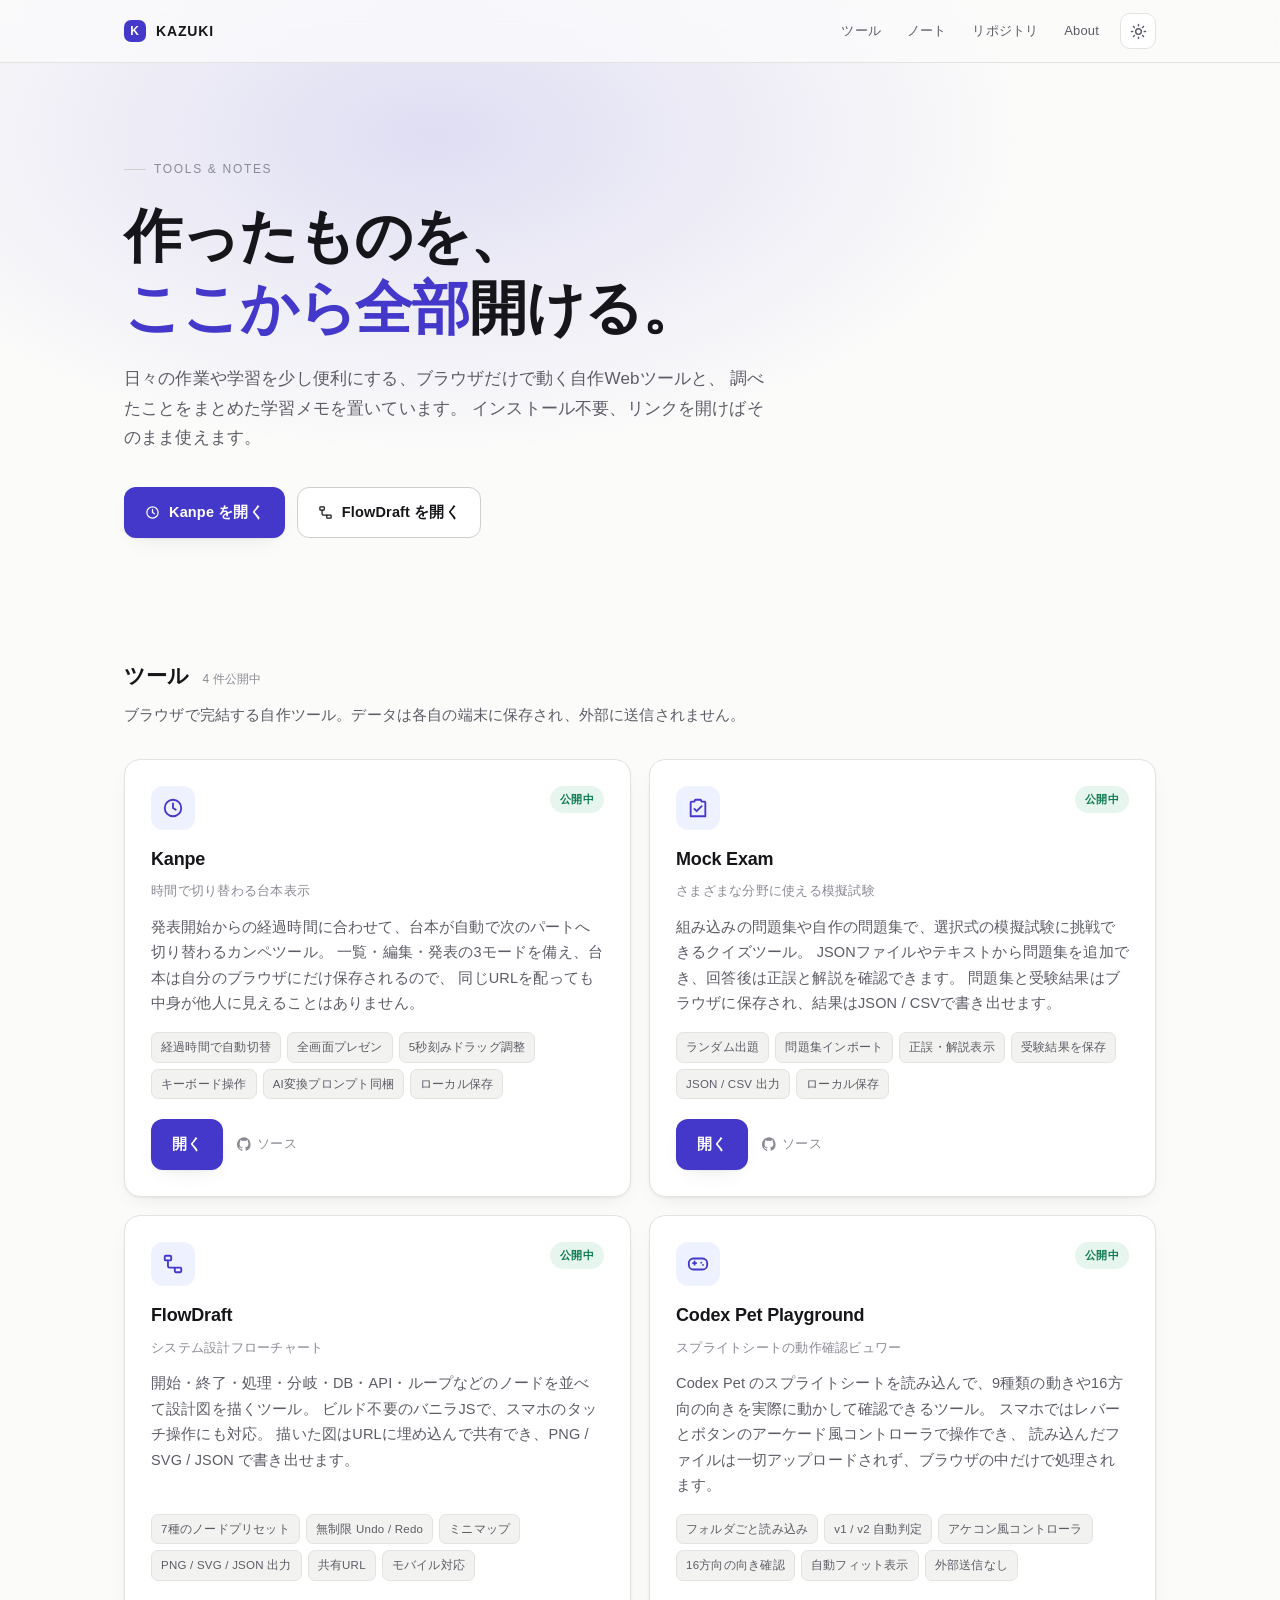
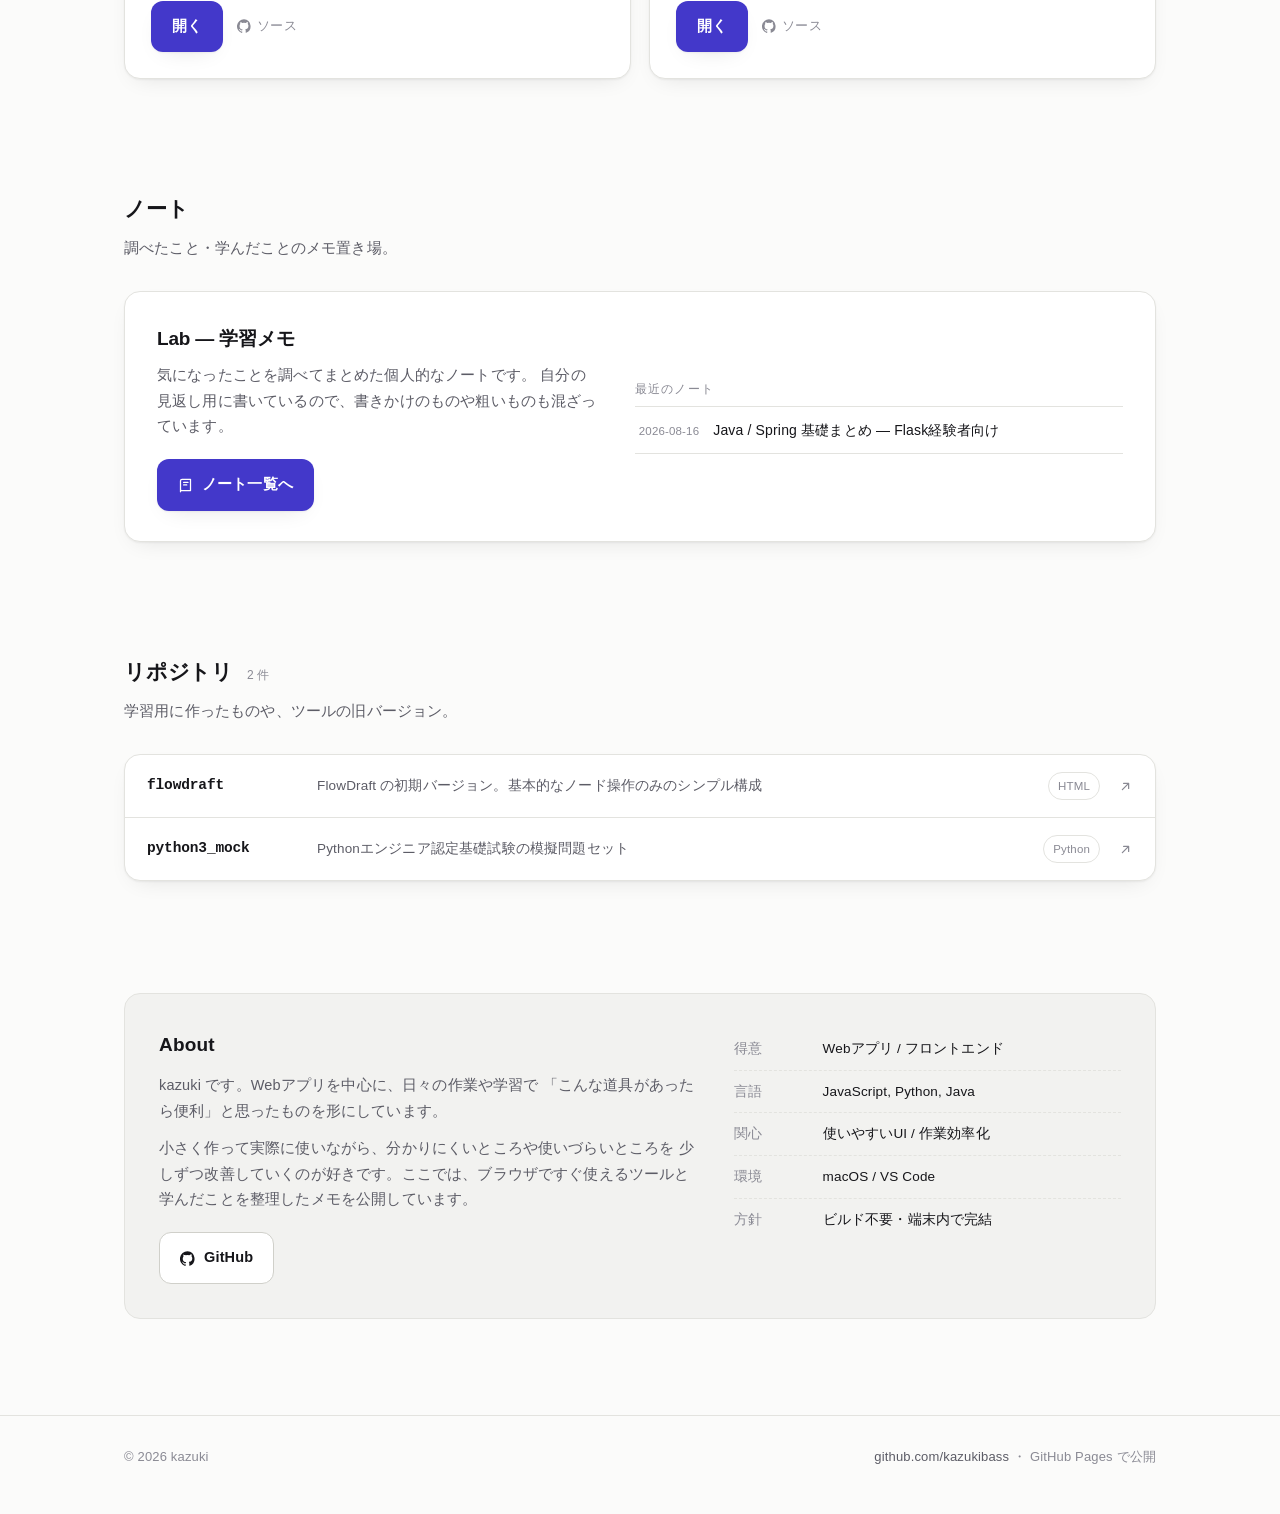
==== commit e93a9eed: "Add Mock Exam to tools" ====
--- a/index.html
+++ b/index.html
@@ -4,7 +4,7 @@
 <meta charset="UTF-8">
 <meta name="viewport" content="width=device-width, initial-scale=1">
 <title>kazuki — 作ったもの置き場</title>
-<meta name="description" content="kazuki の制作物ハブ。Kanpe、FlowDraft などブラウザだけで動く自作Webツールと、学習メモをまとめています。">
+<meta name="description" content="kazuki の制作物ハブ。ブラウザですぐ使える自作Webツールと、調べたことをまとめた学習メモを公開しています。">
 <link rel="icon" href="favicon.svg" type="image/svg+xml">
 <meta name="theme-color" content="#ffffff" media="(prefers-color-scheme: light)">
 <meta name="theme-color" content="#0e0e0f" media="(prefers-color-scheme: dark)">
@@ -36,8 +36,8 @@
       <p class="eyebrow">Tools &amp; Notes</p>
       <h1>作ったものを、<br><em>ここから全部</em>開ける。</h1>
       <p class="lede">
-        発表用のカンペと、設計用のフローチャート。
-        ブラウザだけで動く自作Webツールと、調べたことをまとめた学習メモを置いています。
+        日々の作業や学習を少し便利にする、ブラウザだけで動く自作Webツールと、
+        調べたことをまとめた学習メモを置いています。
         インストール不要、リンクを開けばそのまま使えます。
       </p>
       <div class="cta">
@@ -56,7 +56,7 @@
   <!-- ============ TOOLS ============ -->
   <section id="tools">
     <div class="wrap">
-      <div class="sec-hd"><h2>ツール</h2><span class="cnt">3 件公開中</span></div>
+      <div class="sec-hd"><h2>ツール</h2><span class="cnt">4 件公開中</span></div>
       <p class="sec-sub">ブラウザで完結する自作ツール。データは各自の端末に保存され、外部に送信されません。</p>
 
       <div class="grid grid-2">
@@ -84,6 +84,35 @@
           <div class="card-act">
             <a class="btn btn-p" href="https://kazukibass.github.io/kanpe/" target="_blank" rel="noopener">開く</a>
             <a class="lnk" href="https://github.com/kazukibass/kanpe" target="_blank" rel="noopener">
+              <svg viewBox="0 0 24 24" fill="currentColor"><path d="M12 .5a12 12 0 0 0-3.8 23.4c.6.1.8-.3.8-.6v-2c-3.3.7-4-1.6-4-1.6-.6-1.4-1.4-1.8-1.4-1.8-1.1-.7.1-.7.1-.7 1.2.1 1.9 1.2 1.9 1.2 1.1 1.8 2.8 1.3 3.5 1 .1-.8.4-1.3.8-1.6-2.7-.3-5.5-1.3-5.5-5.9 0-1.3.5-2.4 1.2-3.2-.1-.3-.5-1.5.1-3.2 0 0 1-.3 3.3 1.2a11.5 11.5 0 0 1 6 0C17.3 4.9 18.3 5.2 18.3 5.2c.7 1.7.3 2.9.1 3.2.8.8 1.2 1.9 1.2 3.2 0 4.6-2.8 5.6-5.5 5.9.4.4.8 1.1.8 2.2v3.3c0 .3.2.7.8.6A12 12 0 0 0 12 .5z"/></svg>
+              ソース
+            </a>
+          </div>
+        </article>
+
+        <article class="card">
+          <div class="card-top">
+            <div class="ico"><svg viewBox="0 0 24 24" fill="none" stroke="currentColor" stroke-width="2" stroke-linecap="round" stroke-linejoin="round"><path d="M9 3h6l1 2h3a1 1 0 0 1 1 1v15H4V6a1 1 0 0 1 1-1h3z"/><path d="m8 13 2.5 2.5L16 10"/></svg></div>
+            <span class="badge b-live">公開中</span>
+          </div>
+          <h3>Mock Exam</h3>
+          <p class="role">さまざまな分野に使える模擬試験</p>
+          <p class="desc">
+            組み込みの問題集や自作の問題集で、選択式の模擬試験に挑戦できるクイズツール。
+            JSONファイルやテキストから問題集を追加でき、回答後は正誤と解説を確認できます。
+            問題集と受験結果はブラウザに保存され、結果はJSON / CSVで書き出せます。
+          </p>
+          <div class="chips">
+            <span class="chip">ランダム出題</span>
+            <span class="chip">問題集インポート</span>
+            <span class="chip">正誤・解説表示</span>
+            <span class="chip">受験結果を保存</span>
+            <span class="chip">JSON / CSV 出力</span>
+            <span class="chip">ローカル保存</span>
+          </div>
+          <div class="card-act">
+            <a class="btn btn-p" href="https://kazukibass.github.io/mock-exam/" target="_blank" rel="noopener">開く</a>
+            <a class="lnk" href="https://github.com/kazukibass/mock-exam" target="_blank" rel="noopener">
               <svg viewBox="0 0 24 24" fill="currentColor"><path d="M12 .5a12 12 0 0 0-3.8 23.4c.6.1.8-.3.8-.6v-2c-3.3.7-4-1.6-4-1.6-.6-1.4-1.4-1.8-1.4-1.8-1.1-.7.1-.7.1-.7 1.2.1 1.9 1.2 1.9 1.2 1.1 1.8 2.8 1.3 3.5 1 .1-.8.4-1.3.8-1.6-2.7-.3-5.5-1.3-5.5-5.9 0-1.3.5-2.4 1.2-3.2-.1-.3-.5-1.5.1-3.2 0 0 1-.3 3.3 1.2a11.5 11.5 0 0 1 6 0C17.3 4.9 18.3 5.2 18.3 5.2c.7 1.7.3 2.9.1 3.2.8.8 1.2 1.9 1.2 3.2 0 4.6-2.8 5.6-5.5 5.9.4.4.8 1.1.8 2.2v3.3c0 .3.2.7.8.6A12 12 0 0 0 12 .5z"/></svg>
               ソース
             </a>
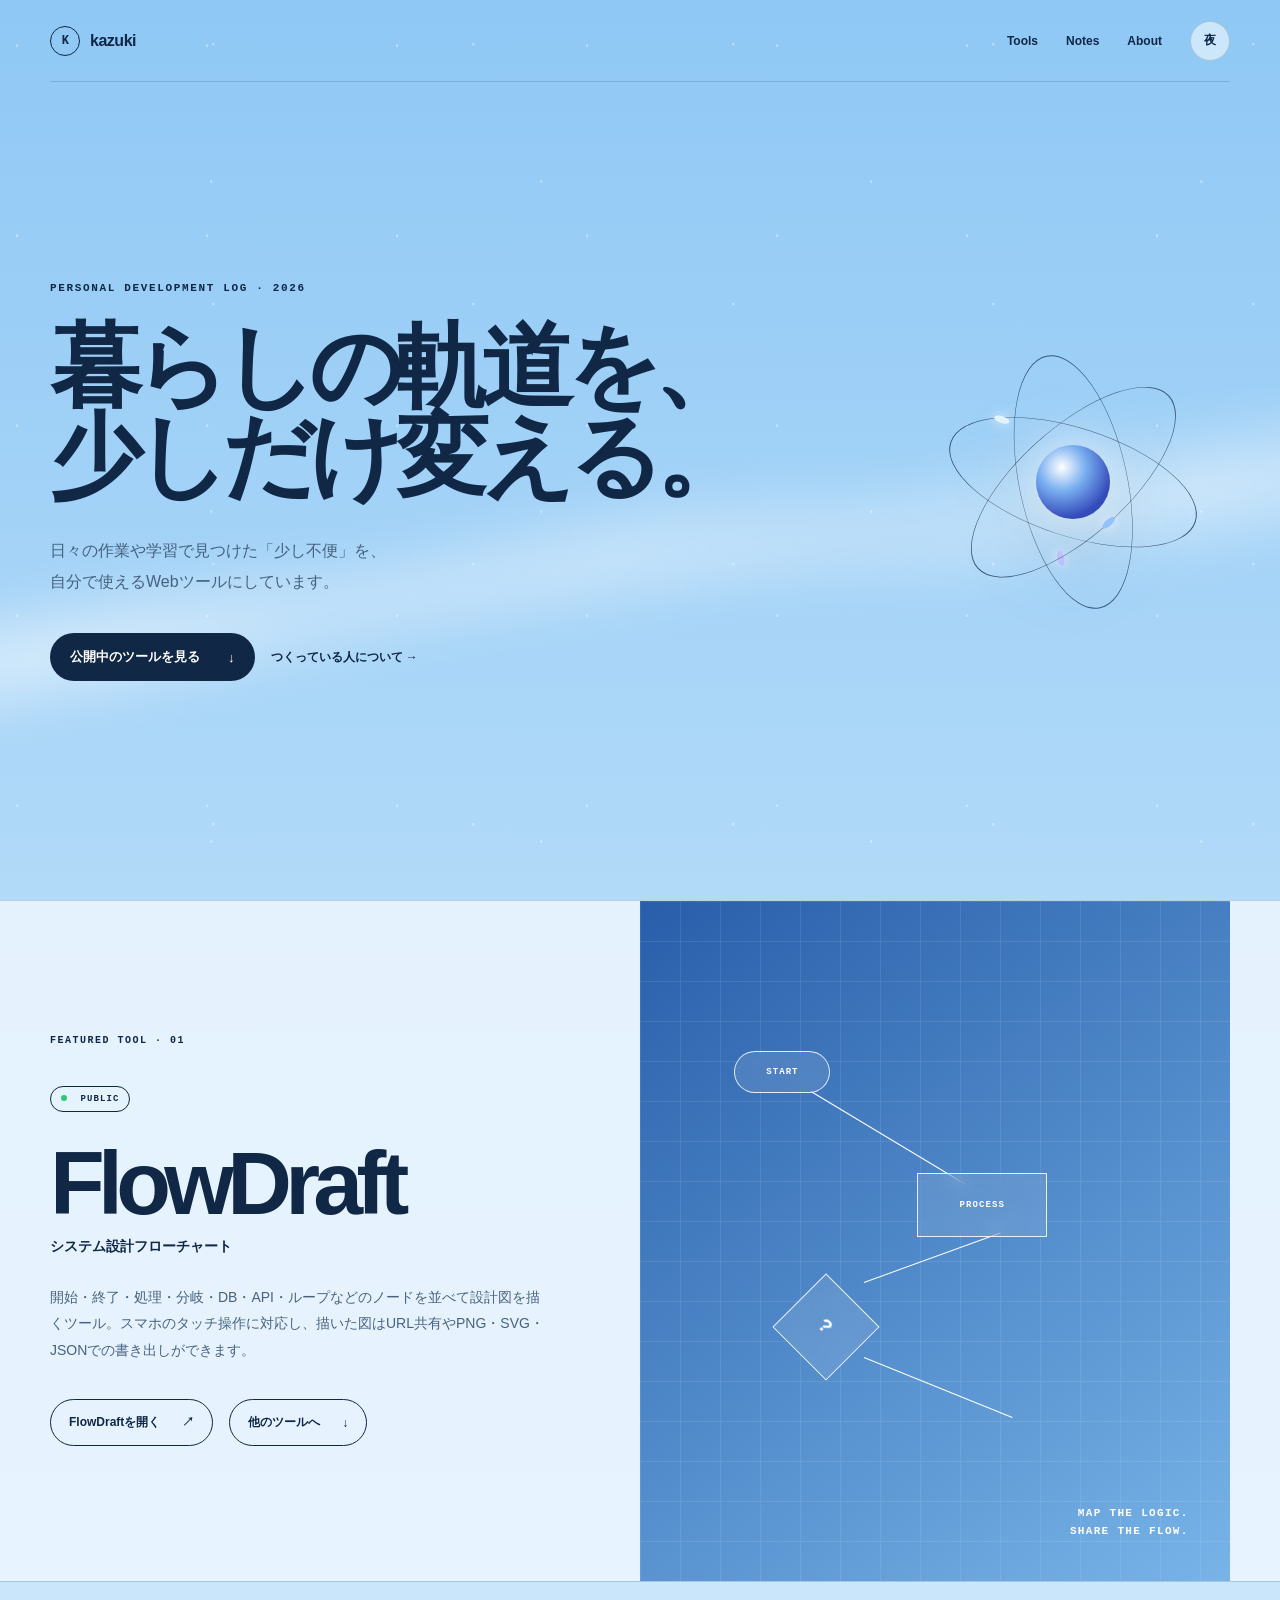
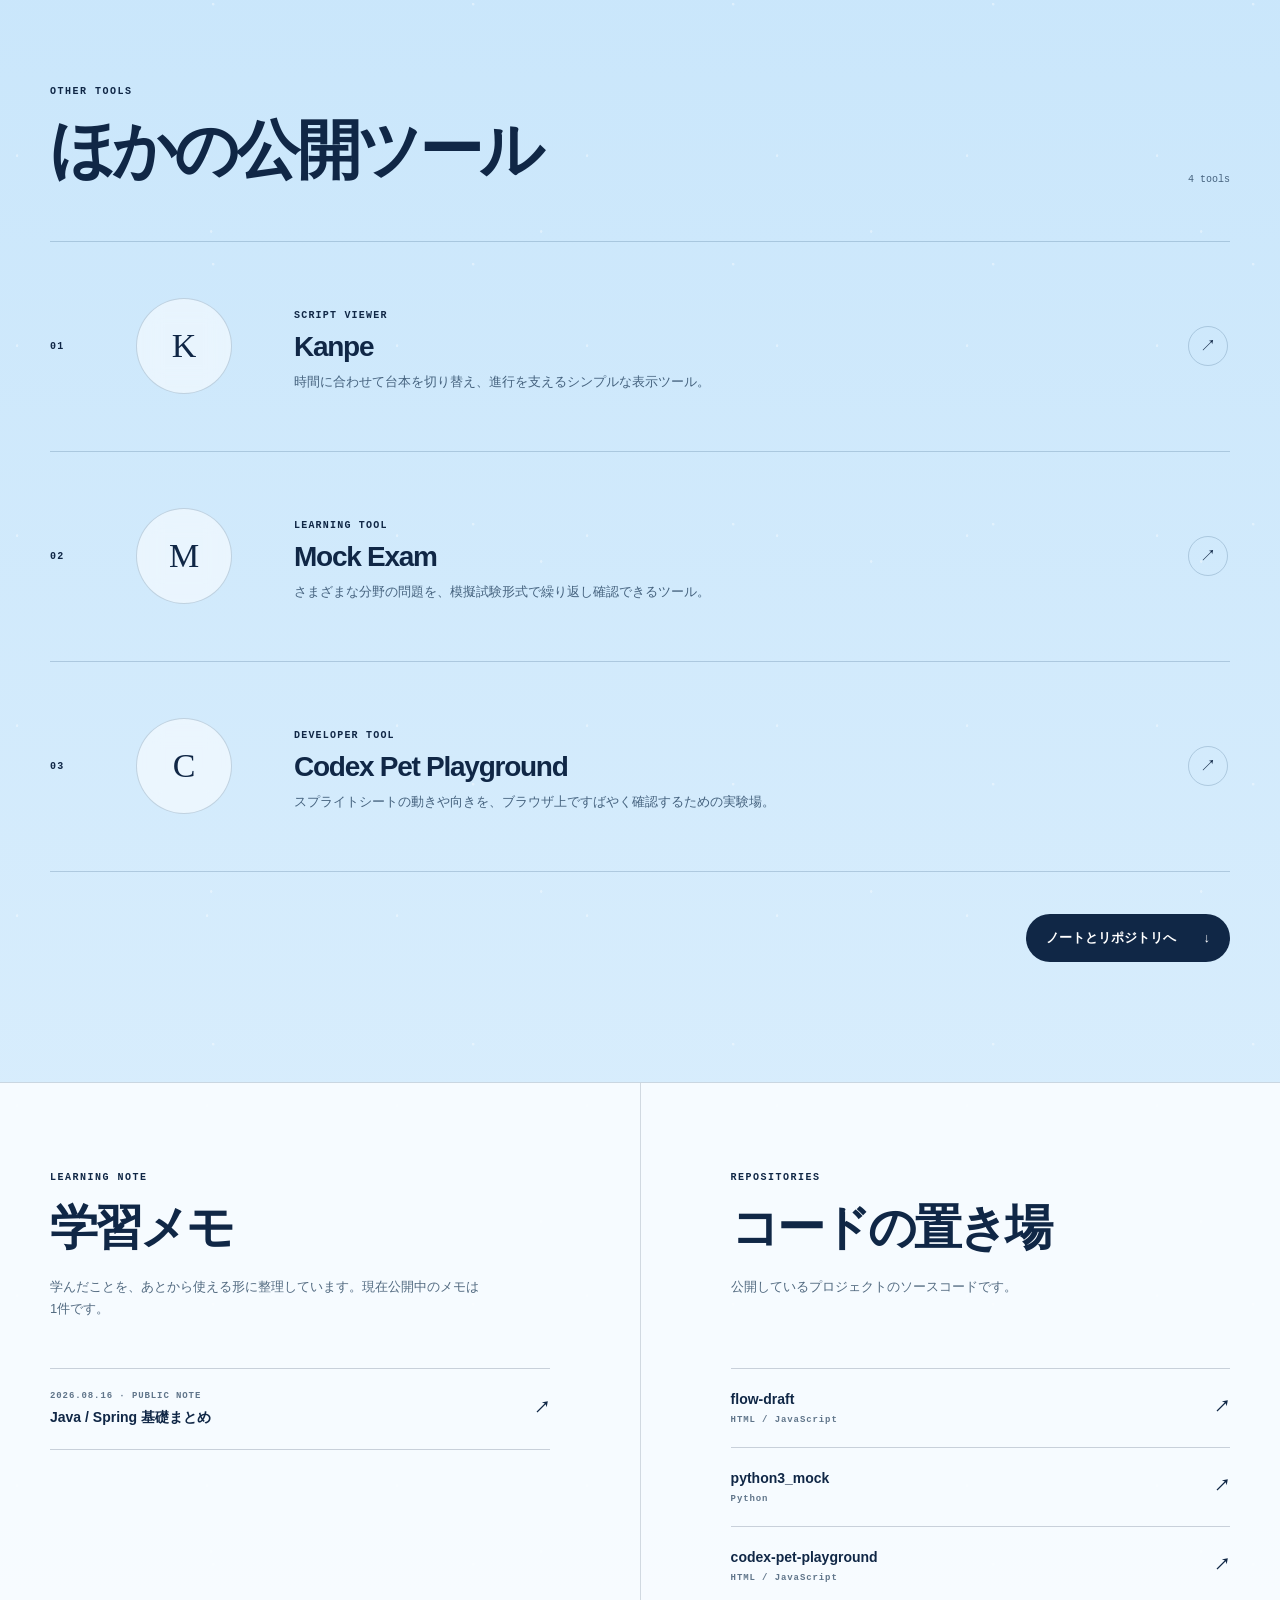
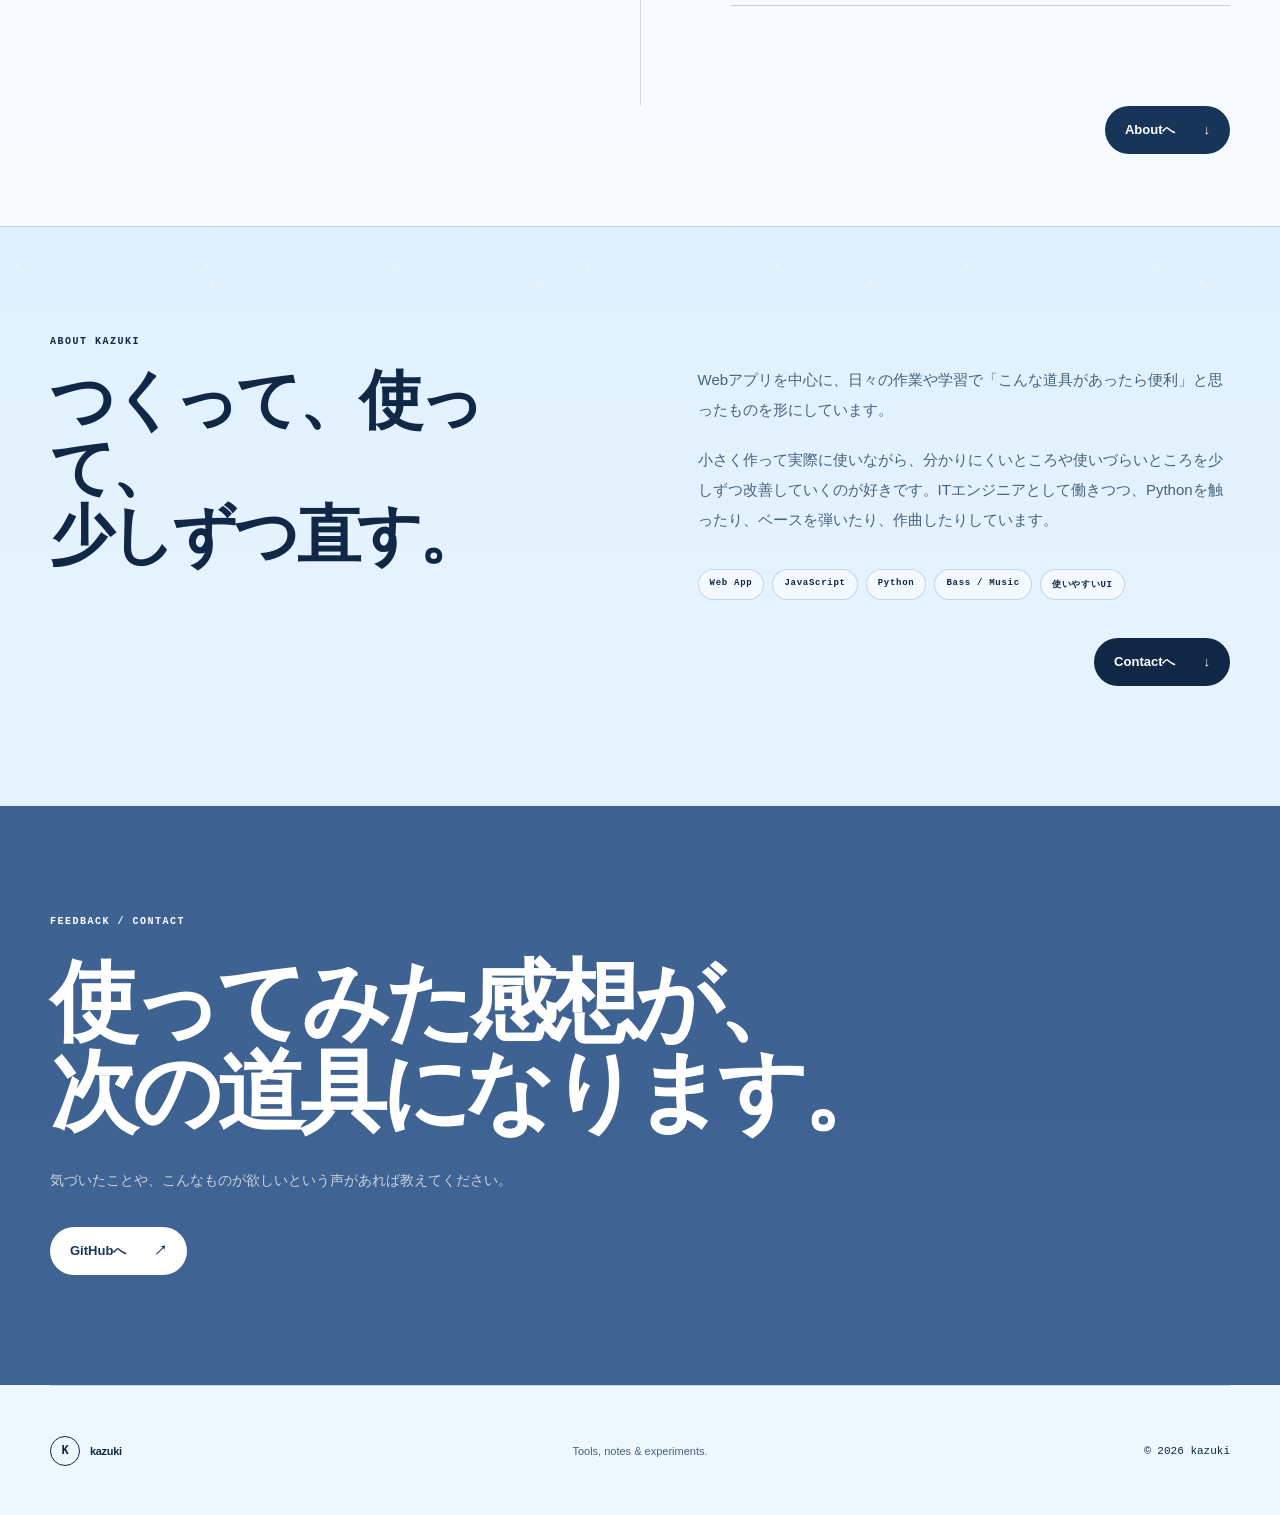
==== commit a901498d: "Redesign portfolio landing page" ====
--- a/index.html
+++ b/index.html
@@ -1,312 +1,60 @@
-<!DOCTYPE html>
+<!doctype html>
 <html lang="ja">
 <head>
-<meta charset="UTF-8">
-<meta name="viewport" content="width=device-width, initial-scale=1">
-<title>kazuki — 作ったもの置き場</title>
-<meta name="description" content="kazuki の制作物ハブ。ブラウザですぐ使える自作Webツールと、調べたことをまとめた学習メモを公開しています。">
-<link rel="icon" href="favicon.svg" type="image/svg+xml">
-<meta name="theme-color" content="#ffffff" media="(prefers-color-scheme: light)">
-<meta name="theme-color" content="#0e0e0f" media="(prefers-color-scheme: dark)">
-<link rel="stylesheet" href="assets/base.css">
-<link rel="stylesheet" href="assets/index.css">
-<script src="assets/theme.js"></script>
+  <meta charset="utf-8">
+  <meta name="viewport" content="width=device-width,initial-scale=1">
+  <title>kazuki — 個人開発のツールと記録</title>
+  <meta name="description" content="暮らしの軌道を、少しだけ変える。かずきがつくるWebツール、学習メモ、公開リポジトリ。">
+  <meta name="theme-color" content="#9dcef6">
+  <meta property="og:title" content="kazuki — 個人開発のツールと記録">
+  <meta property="og:description" content="暮らしの軌道を、少しだけ変える。">
+  <meta property="og:image" content="https://kazukibass.github.io/assets/og.png">
+  <meta property="og:type" content="website">
+  <link rel="icon" href="favicon.svg" type="image/svg+xml">
+  <link rel="stylesheet" href="assets/index.css">
+  <script src="assets/theme.js"></script>
 </head>
 <body>
+<main class="site">
+  <div class="sky" aria-hidden="true"></div>
+  <header class="site-header shell">
+    <a class="brand" href="#top" aria-label="かずき ホーム"><span class="brand-mark">K</span><span>kazuki</span></a>
+    <nav aria-label="メインナビゲーション"><a href="#tools">Tools</a><a href="#notes">Notes</a><a href="#about">About</a><button class="theme-toggle" id="tgl" type="button" aria-label="夜のテーマに切り替える">夜</button></nav>
+  </header>
 
-<header>
-  <div class="wrap hdr">
-    <a class="mark" href="./"><span class="dot">K</span>KAZUKI</a>
-    <nav>
-      <a href="#tools">ツール</a>
-      <a href="lab/">ノート</a>
-      <a href="#repos">リポジトリ</a>
-      <a href="#about">About</a>
-      <button class="tglr" id="tgl" aria-label="テーマ切替" title="ライト / ダーク切替">
-        <svg class="i-sun" viewBox="0 0 24 24" fill="none" stroke="currentColor" stroke-width="2" stroke-linecap="round"><circle cx="12" cy="12" r="4"/><path d="M12 2v2M12 20v2M4.9 4.9l1.4 1.4M17.7 17.7l1.4 1.4M2 12h2M20 12h2M4.9 19.1l1.4-1.4M17.7 6.3l1.4-1.4"/></svg>
-        <svg class="i-moon" viewBox="0 0 24 24" fill="none" stroke="currentColor" stroke-width="2" stroke-linecap="round" stroke-linejoin="round"><path d="M21 12.8A9 9 0 1 1 11.2 3a7 7 0 0 0 9.8 9.8z"/></svg>
-      </button>
-    </nav>
-  </div>
-</header>
-
-<main>
-  <div class="wrap">
-    <div class="hero">
-      <p class="eyebrow">Tools &amp; Notes</p>
-      <h1>作ったものを、<br><em>ここから全部</em>開ける。</h1>
-      <p class="lede">
-        日々の作業や学習を少し便利にする、ブラウザだけで動く自作Webツールと、
-        調べたことをまとめた学習メモを置いています。
-        インストール不要、リンクを開けばそのまま使えます。
-      </p>
-      <div class="cta">
-        <a class="btn btn-p" href="https://kazukibass.github.io/kanpe/" target="_blank" rel="noopener">
-          <svg viewBox="0 0 24 24" fill="none" stroke="currentColor" stroke-width="2" stroke-linecap="round"><circle cx="12" cy="12" r="9"/><path d="M12 7v5l3 2"/></svg>
-          Kanpe を開く
-        </a>
-        <a class="btn btn-s" href="https://kazukibass.github.io/flow-draft/" target="_blank" rel="noopener">
-          <svg viewBox="0 0 24 24" fill="none" stroke="currentColor" stroke-width="2" stroke-linecap="round"><rect x="3" y="3" width="7" height="5" rx="1"/><rect x="14" y="16" width="7" height="5" rx="1"/><path d="M6.5 8v6a2 2 0 0 0 2 2h5.5"/></svg>
-          FlowDraft を開く
-        </a>
-      </div>
-    </div>
-  </div>
-
-  <!-- ============ TOOLS ============ -->
-  <section id="tools">
-    <div class="wrap">
-      <div class="sec-hd"><h2>ツール</h2><span class="cnt">4 件公開中</span></div>
-      <p class="sec-sub">ブラウザで完結する自作ツール。データは各自の端末に保存され、外部に送信されません。</p>
-
-      <div class="grid grid-2">
-
-        <article class="card">
-          <div class="card-top">
-            <div class="ico"><svg viewBox="0 0 24 24" fill="none" stroke="currentColor" stroke-width="2" stroke-linecap="round"><circle cx="12" cy="12" r="9"/><path d="M12 7v5l3 2"/></svg></div>
-            <span class="badge b-live">公開中</span>
-          </div>
-          <h3>Kanpe</h3>
-          <p class="role">時間で切り替わる台本表示</p>
-          <p class="desc">
-            発表開始からの経過時間に合わせて、台本が自動で次のパートへ切り替わるカンペツール。
-            一覧・編集・発表の3モードを備え、台本は自分のブラウザにだけ保存されるので、
-            同じURLを配っても中身が他人に見えることはありません。
-          </p>
-          <div class="chips">
-            <span class="chip">経過時間で自動切替</span>
-            <span class="chip">全画面プレゼン</span>
-            <span class="chip">5秒刻みドラッグ調整</span>
-            <span class="chip">キーボード操作</span>
-            <span class="chip">AI変換プロンプト同梱</span>
-            <span class="chip">ローカル保存</span>
-          </div>
-          <div class="card-act">
-            <a class="btn btn-p" href="https://kazukibass.github.io/kanpe/" target="_blank" rel="noopener">開く</a>
-            <a class="lnk" href="https://github.com/kazukibass/kanpe" target="_blank" rel="noopener">
-              <svg viewBox="0 0 24 24" fill="currentColor"><path d="M12 .5a12 12 0 0 0-3.8 23.4c.6.1.8-.3.8-.6v-2c-3.3.7-4-1.6-4-1.6-.6-1.4-1.4-1.8-1.4-1.8-1.1-.7.1-.7.1-.7 1.2.1 1.9 1.2 1.9 1.2 1.1 1.8 2.8 1.3 3.5 1 .1-.8.4-1.3.8-1.6-2.7-.3-5.5-1.3-5.5-5.9 0-1.3.5-2.4 1.2-3.2-.1-.3-.5-1.5.1-3.2 0 0 1-.3 3.3 1.2a11.5 11.5 0 0 1 6 0C17.3 4.9 18.3 5.2 18.3 5.2c.7 1.7.3 2.9.1 3.2.8.8 1.2 1.9 1.2 3.2 0 4.6-2.8 5.6-5.5 5.9.4.4.8 1.1.8 2.2v3.3c0 .3.2.7.8.6A12 12 0 0 0 12 .5z"/></svg>
-              ソース
-            </a>
-          </div>
-        </article>
-
-        <article class="card">
-          <div class="card-top">
-            <div class="ico"><svg viewBox="0 0 24 24" fill="none" stroke="currentColor" stroke-width="2" stroke-linecap="round" stroke-linejoin="round"><path d="M9 3h6l1 2h3a1 1 0 0 1 1 1v15H4V6a1 1 0 0 1 1-1h3z"/><path d="m8 13 2.5 2.5L16 10"/></svg></div>
-            <span class="badge b-live">公開中</span>
-          </div>
-          <h3>Mock Exam</h3>
-          <p class="role">さまざまな分野に使える模擬試験</p>
-          <p class="desc">
-            組み込みの問題集や自作の問題集で、選択式の模擬試験に挑戦できるクイズツール。
-            JSONファイルやテキストから問題集を追加でき、回答後は正誤と解説を確認できます。
-            問題集と受験結果はブラウザに保存され、結果はJSON / CSVで書き出せます。
-          </p>
-          <div class="chips">
-            <span class="chip">ランダム出題</span>
-            <span class="chip">問題集インポート</span>
-            <span class="chip">正誤・解説表示</span>
-            <span class="chip">受験結果を保存</span>
-            <span class="chip">JSON / CSV 出力</span>
-            <span class="chip">ローカル保存</span>
-          </div>
-          <div class="card-act">
-            <a class="btn btn-p" href="https://kazukibass.github.io/mock-exam/" target="_blank" rel="noopener">開く</a>
-            <a class="lnk" href="https://github.com/kazukibass/mock-exam" target="_blank" rel="noopener">
-              <svg viewBox="0 0 24 24" fill="currentColor"><path d="M12 .5a12 12 0 0 0-3.8 23.4c.6.1.8-.3.8-.6v-2c-3.3.7-4-1.6-4-1.6-.6-1.4-1.4-1.8-1.4-1.8-1.1-.7.1-.7.1-.7 1.2.1 1.9 1.2 1.9 1.2 1.1 1.8 2.8 1.3 3.5 1 .1-.8.4-1.3.8-1.6-2.7-.3-5.5-1.3-5.5-5.9 0-1.3.5-2.4 1.2-3.2-.1-.3-.5-1.5.1-3.2 0 0 1-.3 3.3 1.2a11.5 11.5 0 0 1 6 0C17.3 4.9 18.3 5.2 18.3 5.2c.7 1.7.3 2.9.1 3.2.8.8 1.2 1.9 1.2 3.2 0 4.6-2.8 5.6-5.5 5.9.4.4.8 1.1.8 2.2v3.3c0 .3.2.7.8.6A12 12 0 0 0 12 .5z"/></svg>
-              ソース
-            </a>
-          </div>
-        </article>
-
-        <article class="card">
-          <div class="card-top">
-            <div class="ico"><svg viewBox="0 0 24 24" fill="none" stroke="currentColor" stroke-width="2" stroke-linecap="round"><rect x="3" y="3" width="7" height="5" rx="1"/><rect x="14" y="16" width="7" height="5" rx="1"/><path d="M6.5 8v6a2 2 0 0 0 2 2h5.5"/></svg></div>
-            <span class="badge b-live">公開中</span>
-          </div>
-          <h3>FlowDraft</h3>
-          <p class="role">システム設計フローチャート</p>
-          <p class="desc">
-            開始・終了・処理・分岐・DB・API・ループなどのノードを並べて設計図を描くツール。
-            ビルド不要のバニラJSで、スマホのタッチ操作にも対応。
-            描いた図はURLに埋め込んで共有でき、PNG / SVG / JSON で書き出せます。
-          </p>
-          <div class="chips">
-            <span class="chip">7種のノードプリセット</span>
-            <span class="chip">無制限 Undo / Redo</span>
-            <span class="chip">ミニマップ</span>
-            <span class="chip">PNG / SVG / JSON 出力</span>
-            <span class="chip">共有URL</span>
-            <span class="chip">モバイル対応</span>
-          </div>
-          <div class="card-act">
-            <a class="btn btn-p" href="https://kazukibass.github.io/flow-draft/" target="_blank" rel="noopener">開く</a>
-            <a class="lnk" href="https://github.com/kazukibass/flow-draft" target="_blank" rel="noopener">
-              <svg viewBox="0 0 24 24" fill="currentColor"><path d="M12 .5a12 12 0 0 0-3.8 23.4c.6.1.8-.3.8-.6v-2c-3.3.7-4-1.6-4-1.6-.6-1.4-1.4-1.8-1.4-1.8-1.1-.7.1-.7.1-.7 1.2.1 1.9 1.2 1.9 1.2 1.1 1.8 2.8 1.3 3.5 1 .1-.8.4-1.3.8-1.6-2.7-.3-5.5-1.3-5.5-5.9 0-1.3.5-2.4 1.2-3.2-.1-.3-.5-1.5.1-3.2 0 0 1-.3 3.3 1.2a11.5 11.5 0 0 1 6 0C17.3 4.9 18.3 5.2 18.3 5.2c.7 1.7.3 2.9.1 3.2.8.8 1.2 1.9 1.2 3.2 0 4.6-2.8 5.6-5.5 5.9.4.4.8 1.1.8 2.2v3.3c0 .3.2.7.8.6A12 12 0 0 0 12 .5z"/></svg>
-              ソース
-            </a>
-          </div>
-        </article>
-
-        <article class="card">
-          <div class="card-top">
-            <div class="ico"><svg viewBox="0 0 24 24" fill="none" stroke="currentColor" stroke-width="2" stroke-linecap="round" stroke-linejoin="round"><rect x="2" y="6" width="20" height="12" rx="5"/><path d="M6.5 11h3.5M8.25 9.25v3.5"/><path d="M15.5 10.5h.01M17.5 13h.01"/></svg></div>
-            <span class="badge b-live">公開中</span>
-          </div>
-          <h3>Codex Pet Playground</h3>
-          <p class="role">スプライトシートの動作確認ビュワー</p>
-          <p class="desc">
-            Codex Pet のスプライトシートを読み込んで、9種類の動きや16方向の向きを実際に動かして確認できるツール。
-            スマホではレバーとボタンのアーケード風コントローラで操作でき、
-            読み込んだファイルは一切アップロードされず、ブラウザの中だけで処理されます。
-          </p>
-          <div class="chips">
-            <span class="chip">フォルダごと読み込み</span>
-            <span class="chip">v1 / v2 自動判定</span>
-            <span class="chip">アケコン風コントローラ</span>
-            <span class="chip">16方向の向き確認</span>
-            <span class="chip">自動フィット表示</span>
-            <span class="chip">外部送信なし</span>
-          </div>
-          <div class="card-act">
-            <a class="btn btn-p" href="https://kazukibass.github.io/codex-pet-playground/" target="_blank" rel="noopener">開く</a>
-            <a class="lnk" href="https://github.com/kazukibass/codex-pet-playground" target="_blank" rel="noopener">
-              <svg viewBox="0 0 24 24" fill="currentColor"><path d="M12 .5a12 12 0 0 0-3.8 23.4c.6.1.8-.3.8-.6v-2c-3.3.7-4-1.6-4-1.6-.6-1.4-1.4-1.8-1.4-1.8-1.1-.7.1-.7.1-.7 1.2.1 1.9 1.2 1.9 1.2 1.1 1.8 2.8 1.3 3.5 1 .1-.8.4-1.3.8-1.6-2.7-.3-5.5-1.3-5.5-5.9 0-1.3.5-2.4 1.2-3.2-.1-.3-.5-1.5.1-3.2 0 0 1-.3 3.3 1.2a11.5 11.5 0 0 1 6 0C17.3 4.9 18.3 5.2 18.3 5.2c.7 1.7.3 2.9.1 3.2.8.8 1.2 1.9 1.2 3.2 0 4.6-2.8 5.6-5.5 5.9.4.4.8 1.1.8 2.2v3.3c0 .3.2.7.8.6A12 12 0 0 0 12 .5z"/></svg>
-              ソース
-            </a>
-          </div>
-        </article>
-
-      </div>
-    </div>
+  <section class="hero shell" id="top">
+    <div class="hero-copy"><p class="eyebrow">PERSONAL DEVELOPMENT LOG · 2026</p><h1><span>暮らしの軌道を、</span><span>少しだけ変える。</span></h1><p class="lead">日々の作業や学習で見つけた「少し不便」を、<br class="desktop-break">自分で使えるWebツールにしています。</p><div class="hero-actions"><a class="primary-button" href="#tools">公開中のツールを見る <span>↓</span></a><a class="text-link" href="#about">つくっている人について →</a></div></div>
+    <div class="atom" aria-hidden="true"><span class="nucleus"></span><span class="orbit orbit-a"><i></i></span><span class="orbit orbit-b"><i></i></span><span class="orbit orbit-c"><i></i></span></div>
   </section>
 
-  <!-- ============ NOTES ============ -->
-  <section id="notes">
-    <div class="wrap">
-      <div class="sec-hd"><h2>ノート</h2></div>
-      <p class="sec-sub">調べたこと・学んだことのメモ置き場。</p>
+  <section class="featured section-border" id="tools"><div class="featured-inner shell">
+    <div class="featured-copy"><p class="section-label">FEATURED TOOL · 01</p><span class="availability"><i></i> PUBLIC</span><h2>FlowDraft</h2><p class="featured-role">システム設計フローチャート</p><p class="featured-description">開始・終了・処理・分岐・DB・API・ループなどのノードを並べて設計図を描くツール。スマホのタッチ操作に対応し、描いた図はURL共有やPNG・SVG・JSONでの書き出しができます。</p><div class="button-row"><a class="inverse-button" href="https://kazukibass.github.io/flow-draft/" target="_blank" rel="noopener">FlowDraftを開く <span>↗</span></a><a class="inverse-button" href="#other-tools">他のツールへ <span>↓</span></a></div></div>
+    <div class="flow-visual" aria-hidden="true"><div class="flow-grid"></div><span class="flow-node node-start">START</span><span class="flow-line line-a"></span><span class="flow-node node-process">PROCESS</span><span class="flow-line line-b"></span><span class="flow-node node-decision">?</span><span class="flow-line line-c"></span><p>MAP THE LOGIC.<br>SHARE THE FLOW.</p></div>
+  </div></section>
 
-      <div class="band">
-        <div>
-          <h3>Lab — 学習メモ</h3>
-          <p>
-            気になったことを調べてまとめた個人的なノートです。
-            自分の見返し用に書いているので、書きかけのものや粗いものも混ざっています。
-          </p>
-          <div class="cta">
-            <a class="btn btn-p" href="lab/">
-              <svg viewBox="0 0 24 24" fill="none" stroke="currentColor" stroke-width="2" stroke-linecap="round" stroke-linejoin="round"><path d="M4 4.5A2.5 2.5 0 0 1 6.5 2H20v18H6.5A2.5 2.5 0 0 0 4 22z"/><path d="M9 7h7M9 11h5"/></svg>
-              ノート一覧へ
-            </a>
-          </div>
-        </div>
-        <div>
-          <p style="font-size:12px; letter-spacing:.1em; text-transform:uppercase; color:var(--fg-dim); margin:0 0 6px">最近のノート</p>
-          <ul class="latest" id="latest">
-            <li class="empty">読み込み中…</li>
-          </ul>
-        </div>
-      </div>
+  <section class="other-tools section-border" id="other-tools"><div class="shell">
+    <div class="section-heading"><div><p class="section-label">OTHER TOOLS</p><h2>ほかの公開ツール</h2></div><span>4 tools</span></div>
+    <div class="tool-list">
+      <article class="tool-row"><span class="tool-number">01</span><div class="tool-mark">K</div><div><p class="tool-category">SCRIPT VIEWER</p><h3>Kanpe</h3><p>時間に合わせて台本を切り替え、進行を支えるシンプルな表示ツール。</p></div><a href="https://kazukibass.github.io/kanpe/" target="_blank" rel="noopener" aria-label="Kanpeを開く">↗</a></article>
+      <article class="tool-row"><span class="tool-number">02</span><div class="tool-mark">M</div><div><p class="tool-category">LEARNING TOOL</p><h3>Mock Exam</h3><p>さまざまな分野の問題を、模擬試験形式で繰り返し確認できるツール。</p></div><a href="https://kazukibass.github.io/mock-exam/" target="_blank" rel="noopener" aria-label="Mock Examを開く">↗</a></article>
+      <article class="tool-row"><span class="tool-number">03</span><div class="tool-mark">C</div><div><p class="tool-category">DEVELOPER TOOL</p><h3>Codex Pet Playground</h3><p>スプライトシートの動きや向きを、ブラウザ上ですばやく確認するための実験場。</p></div><a href="https://kazukibass.github.io/codex-pet-playground/" target="_blank" rel="noopener" aria-label="Codex Pet Playgroundを開く">↗</a></article>
     </div>
-  </section>
+    <div class="section-next"><a class="primary-button" href="#notes">ノートとリポジトリへ <span>↓</span></a></div>
+  </div></section>
 
-  <!-- ============ REPOS ============ -->
-  <section id="repos">
-    <div class="wrap">
-      <div class="sec-hd"><h2>リポジトリ</h2><span class="cnt">2 件</span></div>
-      <p class="sec-sub">学習用に作ったものや、ツールの旧バージョン。</p>
+  <section class="library section-border" id="notes"><div class="library-inner shell">
+    <div class="library-column"><p class="section-label">LEARNING NOTE</p><h2>学習メモ</h2><p class="library-intro">学んだことを、あとから使える形に整理しています。現在公開中のメモは1件です。</p><a class="entry" href="lab/viewer.html?f=notes%2Fjava-spring-basics-for-flask.md"><span><small>2026.08.16 · PUBLIC NOTE</small><strong>Java / Spring 基礎まとめ</strong></span><b>↗</b></a></div>
+    <div class="library-column repositories"><p class="section-label">REPOSITORIES</p><h2>コードの置き場</h2><p class="library-intro">公開しているプロジェクトのソースコードです。</p><div class="repo-list"><a href="https://github.com/kazukibass/flow-draft" target="_blank" rel="noopener"><span><strong>flow-draft</strong><small>HTML / JavaScript</small></span><b>↗</b></a><a href="https://github.com/kazukibass/python3_mock" target="_blank" rel="noopener"><span><strong>python3_mock</strong><small>Python</small></span><b>↗</b></a><a href="https://github.com/kazukibass/codex-pet-playground" target="_blank" rel="noopener"><span><strong>codex-pet-playground</strong><small>HTML / JavaScript</small></span><b>↗</b></a></div></div>
+    <div class="section-next library-next"><a class="primary-button" href="#about">Aboutへ <span>↓</span></a></div>
+  </div></section>
 
-      <ul class="repos">
-        <li>
-          <a href="https://kazukibass.github.io/flowdraft/" target="_blank" rel="noopener">
-            <span class="rn">flowdraft</span>
-            <span class="rd">FlowDraft の初期バージョン。基本的なノード操作のみのシンプル構成</span>
-            <span class="rt">HTML</span>
-            <svg class="rar" viewBox="0 0 24 24" fill="none" stroke="currentColor" stroke-width="2" stroke-linecap="round" stroke-linejoin="round"><path d="M7 17 17 7M9 7h8v8"/></svg>
-          </a>
-        </li>
-        <li>
-          <a href="https://github.com/kazukibass/python3_mock" target="_blank" rel="noopener">
-            <span class="rn">python3_mock</span>
-            <span class="rd">Pythonエンジニア認定基礎試験の模擬問題セット</span>
-            <span class="rt">Python</span>
-            <svg class="rar" viewBox="0 0 24 24" fill="none" stroke="currentColor" stroke-width="2" stroke-linecap="round" stroke-linejoin="round"><path d="M7 17 17 7M9 7h8v8"/></svg>
-          </a>
-        </li>
-      </ul>
-    </div>
-  </section>
+  <section class="about section-border" id="about"><div class="about-inner shell"><div><p class="section-label">ABOUT KAZUKI</p><h2>つくって、使って、<br>少しずつ直す。</h2></div><div class="about-copy"><p>Webアプリを中心に、日々の作業や学習で「こんな道具があったら便利」と思ったものを形にしています。</p><p>小さく作って実際に使いながら、分かりにくいところや使いづらいところを少しずつ改善していくのが好きです。ITエンジニアとして働きつつ、Pythonを触ったり、ベースを弾いたり、作曲したりしています。</p><div class="tags"><span>Web App</span><span>JavaScript</span><span>Python</span><span>Bass / Music</span><span>使いやすいUI</span></div><div class="section-next about-next"><a class="primary-button" href="#contact">Contactへ <span>↓</span></a></div></div></div></section>
 
-  <!-- ============ ABOUT ============ -->
-  <section id="about">
-    <div class="wrap">
-      <div class="about">
-        <div>
-          <h2>About</h2>
-          <p>
-            kazuki です。Webアプリを中心に、日々の作業や学習で
-            「こんな道具があったら便利」と思ったものを形にしています。
-          </p>
-          <p>
-            小さく作って実際に使いながら、分かりにくいところや使いづらいところを
-            少しずつ改善していくのが好きです。ここでは、ブラウザですぐ使えるツールと
-            学んだことを整理したメモを公開しています。
-          </p>
-          <div class="cta" style="margin-top:20px">
-            <a class="btn btn-s" href="https://github.com/kazukibass" target="_blank" rel="noopener">
-              <svg viewBox="0 0 24 24" fill="currentColor"><path d="M12 .5a12 12 0 0 0-3.8 23.4c.6.1.8-.3.8-.6v-2c-3.3.7-4-1.6-4-1.6-.6-1.4-1.4-1.8-1.4-1.8-1.1-.7.1-.7.1-.7 1.2.1 1.9 1.2 1.9 1.2 1.1 1.8 2.8 1.3 3.5 1 .1-.8.4-1.3.8-1.6-2.7-.3-5.5-1.3-5.5-5.9 0-1.3.5-2.4 1.2-3.2-.1-.3-.5-1.5.1-3.2 0 0 1-.3 3.3 1.2a11.5 11.5 0 0 1 6 0C17.3 4.9 18.3 5.2 18.3 5.2c.7 1.7.3 2.9.1 3.2.8.8 1.2 1.9 1.2 3.2 0 4.6-2.8 5.6-5.5 5.9.4.4.8 1.1.8 2.2v3.3c0 .3.2.7.8.6A12 12 0 0 0 12 .5z"/></svg>
-              GitHub
-            </a>
-          </div>
-        </div>
-        <ul class="facts">
-          <li><span class="k">得意</span><span class="v">Webアプリ / フロントエンド</span></li>
-          <li><span class="k">言語</span><span class="v">JavaScript, Python, Java</span></li>
-          <li><span class="k">関心</span><span class="v">使いやすいUI / 作業効率化</span></li>
-          <li><span class="k">環境</span><span class="v">macOS / VS Code</span></li>
-          <li><span class="k">方針</span><span class="v">ビルド不要・端末内で完結</span></li>
-        </ul>
-      </div>
-    </div>
-  </section>
+  <section class="contact section-border" id="contact"><div class="shell"><p class="section-label">FEEDBACK / CONTACT</p><h2>使ってみた感想が、<br>次の道具になります。</h2><p>気づいたことや、こんなものが欲しいという声があれば教えてください。</p><a class="primary-button" href="https://github.com/kazukibass" target="_blank" rel="noopener">GitHubへ <span>↗</span></a></div></section>
+  <footer class="footer section-border shell"><a class="brand" href="#top"><span class="brand-mark">K</span><span>kazuki</span></a><p>Tools, notes &amp; experiments.</p><span>© 2026 kazuki</span></footer>
 </main>
-
-<footer>
-  <div class="wrap ft">
-    <span>© 2026 kazuki</span>
-    <span><a href="https://github.com/kazukibass" target="_blank" rel="noopener">github.com/kazukibass</a> ・ GitHub Pages で公開</span>
-  </div>
-</footer>
-
 <script>
-// 最近のノート3件を lab/notes.json から読んで表示する
-(function () {
-  var el = document.getElementById('latest');
-  fetch('lab/notes.json', { cache: 'no-cache' })
-    .then(function (r) { if (!r.ok) throw 0; return r.json(); })
-    .then(function (notes) {
-      var list = (notes || []).filter(function (n) { return !n.hidden; }).sort(function (a, b) {
-        return String(b.date || '').localeCompare(String(a.date || ''));
-      }).slice(0, 3);
-
-      if (!list.length) { el.innerHTML = '<li class="empty">まだノートがありません。</li>'; return; }
-
-      el.innerHTML = list.map(function (n) {
-        var href = n.type === 'html'
-          ? 'lab/' + n.file
-          : 'lab/viewer.html?f=' + encodeURIComponent(n.file);
-        var d = document.createElement('div');
-        d.textContent = n.title || '(無題)';
-        return '<li><a href="' + href + '">' +
-               '<span class="d">' + (n.date || '') + '</span>' +
-               '<span class="t">' + d.innerHTML + '</span></a></li>';
-      }).join('');
-    })
-    .catch(function () {
-      el.innerHTML = '<li class="empty">一覧ページから見てください。</li>';
-    });
-})();
+document.addEventListener('DOMContentLoaded',function(){var b=document.getElementById('tgl');function sync(){var night=document.documentElement.getAttribute('data-theme')==='dark';b.textContent=night?'昼':'夜';b.setAttribute('aria-label',night?'昼のテーマに切り替える':'夜のテーマに切り替える')}sync();b.addEventListener('click',function(){requestAnimationFrame(sync)})});
 </script>
 </body>
 </html>
--- a/assets/index.css
+++ b/assets/index.css
@@ -1,71 +1,4 @@
-/* ---------- hero ---------- */
-.hero{padding:88px 0 64px; position:relative}
-.hero::before{
-  content:""; position:absolute; z-index:-1;
-  left:-28%; right:12%; top:-46%; height:640px;
-  background:radial-gradient(closest-side, color-mix(in srgb,var(--accent) 15%, transparent), transparent 100%);
-  pointer-events:none;
-}
-h1{margin:0 0 20px; font-size:clamp(34px,6vw,58px); line-height:1.24;
-   letter-spacing:-.02em; font-weight:800}
-h1 em{font-style:normal; color:var(--accent)}
-.lede{margin:0 0 34px; max-width:38em; color:var(--fg-mut); font-size:clamp(15px,1.6vw,17px)}
-
-/* ---------- notes band ---------- */
-.band{
-  background:var(--bg-elev); border:1px solid var(--line); border-radius:var(--radius);
-  box-shadow:var(--shadow); padding:30px 32px;
-  display:grid; grid-template-columns:1fr 1.1fr; gap:34px; align-items:center;
-}
-@media(max-width:800px){ .band{grid-template-columns:1fr; gap:24px; padding:26px} }
-.band h3{margin:0 0 8px; font-size:19px; font-weight:750; letter-spacing:-.01em}
-.band p{margin:0 0 20px; font-size:14.5px; color:var(--fg-mut)}
-.latest{list-style:none; margin:0; padding:0; border-top:1px solid var(--line)}
-.latest li{border-bottom:1px solid var(--line)}
-.latest a{
-  display:flex; align-items:baseline; gap:14px; padding:11px 4px;
-  text-decoration:none; font-size:14px; transition:.16s;
-}
-.latest a:hover{color:var(--accent); padding-left:8px}
-.latest .d{font-size:11.5px; color:var(--fg-dim); font-variant-numeric:tabular-nums; flex:none}
-.latest .t{overflow:hidden; text-overflow:ellipsis; white-space:nowrap}
-.latest .empty{padding:14px 4px; font-size:13.5px; color:var(--fg-dim)}
-
-/* ---------- repo list ---------- */
-.repos{list-style:none; margin:0; padding:0;
-  border:1px solid var(--line); border-radius:var(--radius);
-  background:var(--bg-elev); overflow:hidden; box-shadow:var(--shadow)}
-.repos li + li{border-top:1px solid var(--line)}
-.repos a{
-  display:grid; grid-template-columns:minmax(9.5em,auto) 1fr auto auto;
-  align-items:center; gap:18px; padding:17px 22px;
-  text-decoration:none; transition:background .16s ease;
-}
-.repos a:hover{background:var(--bg-sunk)}
-.rn{font-size:14.5px; font-weight:650; font-family:var(--mono); letter-spacing:-.01em}
-.rd{font-size:13.5px; color:var(--fg-mut)}
-.rt{font-size:11.5px; color:var(--fg-dim); padding:3px 9px; border-radius:99px;
-    border:1px solid var(--line); white-space:nowrap}
-.rar{width:15px;height:15px;color:var(--fg-dim); flex:none}
-.repos a:hover .rar{color:var(--accent)}
-@media(max-width:700px){
-  .repos a{grid-template-columns:1fr auto; gap:5px 14px; padding:16px 18px}
-  .rd{grid-column:1/-1; order:3}
-  .rt{order:2}
-  .rar{display:none}
-}
-
-/* ---------- about ---------- */
-.about{
-  background:var(--bg-sunk); border:1px solid var(--line);
-  border-radius:var(--radius); padding:34px;
-  display:grid; grid-template-columns:1.4fr 1fr; gap:34px; align-items:start;
-}
-@media(max-width:760px){ .about{grid-template-columns:1fr; padding:26px} }
-.about h2{margin:0 0 12px; font-size:19px; font-weight:750}
-.about p{margin:0 0 12px; font-size:14.5px; color:var(--fg-mut)}
-.facts{list-style:none; margin:0; padding:0; font-size:13.5px}
-.facts li{display:flex; gap:14px; padding:9px 0; border-bottom:1px dashed var(--line)}
-.facts li:last-child{border-bottom:0}
-.facts .k{color:var(--fg-dim); flex:none; width:5.5em}
-.facts .v{color:var(--fg)}
+:root{--ink:#102746;--muted:#45627e;--line:rgba(20,65,108,.2);--glass:rgba(255,255,255,.54);--sans:"Helvetica Neue","Hiragino Sans","Yu Gothic",sans-serif;--mono:ui-monospace,SFMono-Regular,Menlo,monospace}html[data-theme="dark"]{--ink:#f7f5ff;--muted:#b9b4d2;--line:rgba(230,224,255,.2);--glass:rgba(15,14,48,.48)}*{box-sizing:border-box}html{scroll-behavior:smooth;-webkit-text-size-adjust:100%}body{margin:0;font-family:var(--sans);background:#a9d5f7}.site{min-height:100vh;position:relative;overflow:hidden;isolation:isolate;color:var(--ink);background:linear-gradient(180deg,#8fc8f5 0,#c9e6fb 32%,#eff8ff 100%);transition:background .45s,color .45s}html[data-theme="dark"] .site{background:radial-gradient(circle at 74% 15%,#30255c 0,transparent 26%),linear-gradient(180deg,#0b1029 0,#12102d 55%,#09091b 100%)}.sky{position:absolute;z-index:-1;inset:0;pointer-events:none}.sky:before{content:"";position:absolute;width:140%;height:360px;left:-18%;top:8%;transform:rotate(-9deg);opacity:.68;filter:blur(18px);background:radial-gradient(ellipse at 15% 50%,rgba(255,255,255,.78),transparent 28%),radial-gradient(ellipse at 48% 48%,rgba(255,255,255,.58),transparent 26%),radial-gradient(ellipse at 80% 55%,rgba(255,255,255,.72),transparent 28%)}.sky:after{content:"";position:absolute;inset:0;opacity:.38;background-image:radial-gradient(circle at 9% 24%,white 0 1px,transparent 1.5px),radial-gradient(circle at 82% 17%,white 0 1px,transparent 1.6px),radial-gradient(circle at 64% 55%,white 0 1px,transparent 1.5px);background-size:190px 190px,260px 260px,330px 330px}html[data-theme="dark"] .sky:before{display:none}html[data-theme="dark"] .sky{opacity:.65;background-image:radial-gradient(circle at 12% 18%,white 0 1px,transparent 1.5px),radial-gradient(circle at 72% 34%,#bbaeff 0 1px,transparent 1.7px),radial-gradient(circle at 44% 72%,white 0 1px,transparent 1.4px);background-size:170px 170px,230px 230px,290px 290px}.shell{width:min(1180px,calc(100% - 48px));margin-inline:auto}.site-header{height:82px;border-bottom:1px solid var(--line);display:flex;align-items:center;justify-content:space-between;position:relative;z-index:4}.brand{display:flex;align-items:center;gap:10px;color:inherit;text-decoration:none;font-weight:700;letter-spacing:-.03em}.brand-mark{width:30px;height:30px;border:1px solid currentColor;border-radius:50%;display:grid;place-items:center;font:600 12px var(--mono)}.site-header nav{display:flex;align-items:center;gap:28px}.site-header nav a{color:inherit;text-decoration:none;font-size:12px;font-weight:650}.theme-toggle{width:40px;height:40px;border-radius:50%;border:1px solid var(--line);background:var(--glass);color:inherit;font:700 12px var(--sans);cursor:pointer;backdrop-filter:blur(12px)}.hero{min-height:calc(100vh - 82px);display:grid;grid-template-columns:minmax(0,1.45fr) minmax(310px,.55fr);align-items:center;gap:40px;padding:72px 0 90px;position:relative}.hero-copy{position:relative;z-index:2}.eyebrow,.section-label{margin:0;font:650 10px/1 var(--mono);letter-spacing:.15em}.eyebrow{margin-bottom:28px;font-size:11px}.hero h1{margin:0;font-size:clamp(54px,7.2vw,104px);font-weight:620;line-height:.98;letter-spacing:-.075em}.hero h1 span{display:block;white-space:nowrap}.lead{max-width:580px;margin:34px 0 0;font-size:16px;line-height:1.9;color:var(--muted)}.hero-actions,.button-row{display:flex;align-items:center;gap:16px;margin-top:36px;flex-wrap:wrap}.primary-button{display:inline-flex;align-items:center;gap:28px;padding:15px 20px;background:var(--ink);color:#fff;text-decoration:none;border-radius:999px;font-size:13px;font-weight:700}html[data-theme="dark"] .primary-button{background:#f6f4ff;color:#17132f}.text-link{color:inherit;text-decoration:none;font-size:12px;font-weight:700}.atom{width:min(31vw,380px);aspect-ratio:1;position:relative;justify-self:center;filter:drop-shadow(0 25px 30px rgba(30,72,120,.16))}.nucleus{position:absolute;width:74px;height:74px;left:50%;top:50%;transform:translate(-50%,-50%);border-radius:50%;background:radial-gradient(circle at 35% 30%,#fff,#78aef0 34%,#344bba 72%);box-shadow:0 0 48px rgba(255,255,255,.72)}.orbit{position:absolute;inset:16%;border:1px solid currentColor;border-radius:50%;opacity:.72}.orbit i{position:absolute;width:16px;height:16px;border-radius:50%;background:#fff;box-shadow:0 0 18px #fff;left:13%;top:12%}.orbit-a{transform:rotate(18deg) scaleY(.42)}.orbit-b{transform:rotate(78deg) scaleY(.42)}.orbit-c{transform:rotate(138deg) scaleY(.42)}.orbit-b i{left:75%;top:73%;background:#c5b8ff}.orbit-c i{left:47%;top:-3%;background:#83b9ff}.section-border{border-top:1px solid var(--line)}.featured,.other-tools,.library,.about,.contact{scroll-margin-top:24px}.featured{background:rgba(234,245,255,.9);color:#102746}html[data-theme="dark"] .featured{background:#151333;color:#f7f5ff}.featured-inner{display:grid;grid-template-columns:1fr 1fr;min-height:680px}.featured-copy{padding:96px 7vw 96px 0;display:flex;flex-direction:column;align-items:flex-start;justify-content:center}.availability{margin-top:40px;padding:7px 10px;border:1px solid currentColor;border-radius:99px;font:650 9px var(--mono);letter-spacing:.12em}.availability i{display:inline-block;width:6px;height:6px;margin-right:7px;border-radius:50%;background:#2dc870}.featured h2{font-size:clamp(60px,7vw,96px);line-height:.96;letter-spacing:-.075em;margin:28px 0 12px}.featured-role{margin:0;font-size:14px;font-weight:700}.featured-description{max-width:500px;margin:28px 0 0;font-size:14px;line-height:1.9;color:#49637e}html[data-theme="dark"] .featured-description{color:#b9b4d2}.inverse-button{display:inline-flex;align-items:center;gap:22px;padding:14px 18px;border:1px solid currentColor;border-radius:999px;color:inherit;text-decoration:none;font-size:12px;font-weight:700}.flow-visual{position:relative;min-height:560px;overflow:hidden;background:linear-gradient(145deg,#285eaa,#78b4e8);color:#fff}html[data-theme="dark"] .flow-visual{background:linear-gradient(145deg,#17163c,#493a79)}.flow-grid{position:absolute;inset:0;opacity:.22;background-image:linear-gradient(rgba(255,255,255,.4) 1px,transparent 1px),linear-gradient(90deg,rgba(255,255,255,.4) 1px,transparent 1px);background-size:40px 40px}.flow-node{position:absolute;z-index:2;display:grid;place-items:center;border:1px solid rgba(255,255,255,.85);background:rgba(255,255,255,.1);backdrop-filter:blur(8px);font:650 9px var(--mono);letter-spacing:.12em}.node-start{width:96px;height:42px;left:16%;top:22%;border-radius:99px}.node-process{width:130px;height:64px;left:47%;top:40%}.node-decision{width:76px;height:76px;left:25%;top:57%;transform:rotate(45deg);font-size:20px}.flow-line{position:absolute;height:1px;background:#fff;transform-origin:left}.line-a{width:180px;left:29%;top:28%;transform:rotate(31deg)}.line-b{width:145px;left:38%;top:56%;transform:rotate(-20deg)}.line-c{width:160px;left:38%;top:67%;transform:rotate(22deg)}.flow-visual>p{position:absolute;right:7%;bottom:6%;margin:0;text-align:right;font:650 11px/1.6 var(--mono);letter-spacing:.12em}.other-tools{padding:105px 0 120px}.section-heading{display:flex;justify-content:space-between;align-items:flex-end;margin-bottom:56px}.section-heading h2,.library h2,.about h2{font-size:clamp(40px,5vw,66px);line-height:1.06;letter-spacing:-.06em;margin:20px 0 0}.section-heading>span{color:var(--muted);font:500 10px var(--mono)}.tool-list{border-top:1px solid var(--line)}.tool-row{min-height:210px;display:grid;grid-template-columns:58px 130px 1fr 42px;gap:28px;align-items:center;border-bottom:1px solid var(--line)}.tool-number,.tool-category{font:600 10px var(--mono);letter-spacing:.12em}.tool-mark{width:96px;height:96px;display:grid;place-items:center;border:1px solid var(--line);border-radius:50%;background:var(--glass);font:500 34px Georgia,serif;backdrop-filter:blur(12px)}.tool-row h3{font-size:28px;letter-spacing:-.045em;margin:8px 0}.tool-row>div>p:last-child{max-width:570px;margin:0;color:var(--muted);font-size:13px;line-height:1.7}.tool-row>a{width:40px;height:40px;display:grid;place-items:center;border:1px solid var(--line);border-radius:50%;color:inherit;text-decoration:none}.section-next{display:flex;justify-content:flex-end;margin-top:42px}.library{background:rgba(250,253,255,.9);color:#102746}html[data-theme="dark"] .library{background:#eeeafd;color:#17132f}.library-inner{display:grid;grid-template-columns:1fr 1fr}.library-column{padding:90px 7vw 100px 0}.library-column+.library-column{padding-left:7vw;padding-right:0;border-left:1px solid rgba(16,39,70,.16)}.library h2{font-size:48px}.library-intro{max-width:430px;min-height:52px;color:#526a80;font-size:13px;line-height:1.75;margin:22px 0 40px}.entry,.repo-list a{display:flex;align-items:center;justify-content:space-between;color:inherit;text-decoration:none;border-top:1px solid rgba(16,39,70,.2);padding:22px 0}.entry{border-bottom:1px solid rgba(16,39,70,.2)}.entry span,.repo-list a span{display:flex;flex-direction:column;gap:8px}.entry small,.repo-list small{font:550 9px var(--mono);letter-spacing:.1em;color:#60758a}.entry strong,.repo-list strong{font-size:14px}.repo-list a:last-child{border-bottom:1px solid rgba(16,39,70,.2)}.library-next{grid-column:1/-1;margin:0;padding:0 0 72px}.library .primary-button{background:#173459;color:#fff}.about{padding:110px 0 120px}.about-inner{display:grid;grid-template-columns:1fr 1fr;gap:9vw}.about-copy{padding-top:28px}.about-copy>p{font-size:15px;line-height:2;color:var(--muted);margin:0 0 20px}.tags{display:flex;flex-wrap:wrap;gap:8px;margin-top:34px}.tags span{padding:8px 11px;border:1px solid var(--line);border-radius:99px;background:var(--glass);font:600 9px var(--mono);letter-spacing:.08em}.about-next{margin-top:38px}.contact{padding:110px 0;background:rgba(30,72,126,.84);color:#fff}html[data-theme="dark"] .contact{background:rgba(28,22,67,.88)}.contact h2{font-size:clamp(48px,7vw,88px);line-height:1.03;letter-spacing:-.065em;margin:30px 0}.contact .shell>p:not(.section-label){color:rgba(255,255,255,.72);font-size:14px;line-height:1.8;margin-bottom:34px}.contact .primary-button{background:#fff;color:#173459}.footer{height:130px;display:grid;grid-template-columns:1fr 1fr 1fr;align-items:center;font-size:11px}.footer>p{text-align:center;color:var(--muted)}.footer>span{text-align:right;font-family:var(--mono)}a:focus-visible,button:focus-visible{outline:3px solid #fff;outline-offset:4px}
+@media(max-width:760px){.shell{width:min(100% - 32px,1180px)}.site-header{height:70px}.site-header nav{gap:12px}.site-header nav a{display:none}.hero{min-height:calc(100svh - 70px);grid-template-columns:1fr;align-content:center;padding:62px 0 70px}.hero h1{font-size:clamp(43px,13vw,64px);letter-spacing:-.068em}.lead{max-width:92%;font-size:14px}.desktop-break{display:none}.hero-actions{align-items:flex-start;flex-direction:column;gap:18px}.atom{position:absolute;width:210px;right:-65px;bottom:22px;opacity:.68}.nucleus{width:52px;height:52px}.featured-inner{grid-template-columns:1fr}.featured-copy{padding:72px 0}.flow-visual{min-height:480px;margin-inline:-16px}.button-row{align-items:flex-start;flex-direction:column}.section-heading{align-items:flex-start;flex-direction:column;gap:20px}.other-tools{padding:76px 0 90px}.tool-row{grid-template-columns:34px 68px 1fr 32px;gap:12px;padding:28px 0}.tool-mark{width:62px;height:62px;font-size:24px}.tool-row h3{font-size:22px}.library-inner{grid-template-columns:1fr}.library-column,.library-column+.library-column{padding:70px 0}.library-column+.library-column{border-left:0;border-top:1px solid rgba(16,39,70,.16)}.library-intro{min-height:0}.library-next{padding-bottom:70px}.about{padding:80px 0}.about-inner{grid-template-columns:1fr;gap:32px}.contact{padding:82px 0}.footer{height:auto;padding:36px 0;grid-template-columns:1fr 1fr}.footer>p{display:none}.footer>span{text-align:right}}
+@media(max-width:370px){.hero h1{font-size:40px}.primary-button{padding-inline:17px;gap:18px}}
+@media(prefers-reduced-motion:reduce){html{scroll-behavior:auto}.site{transition:none}}
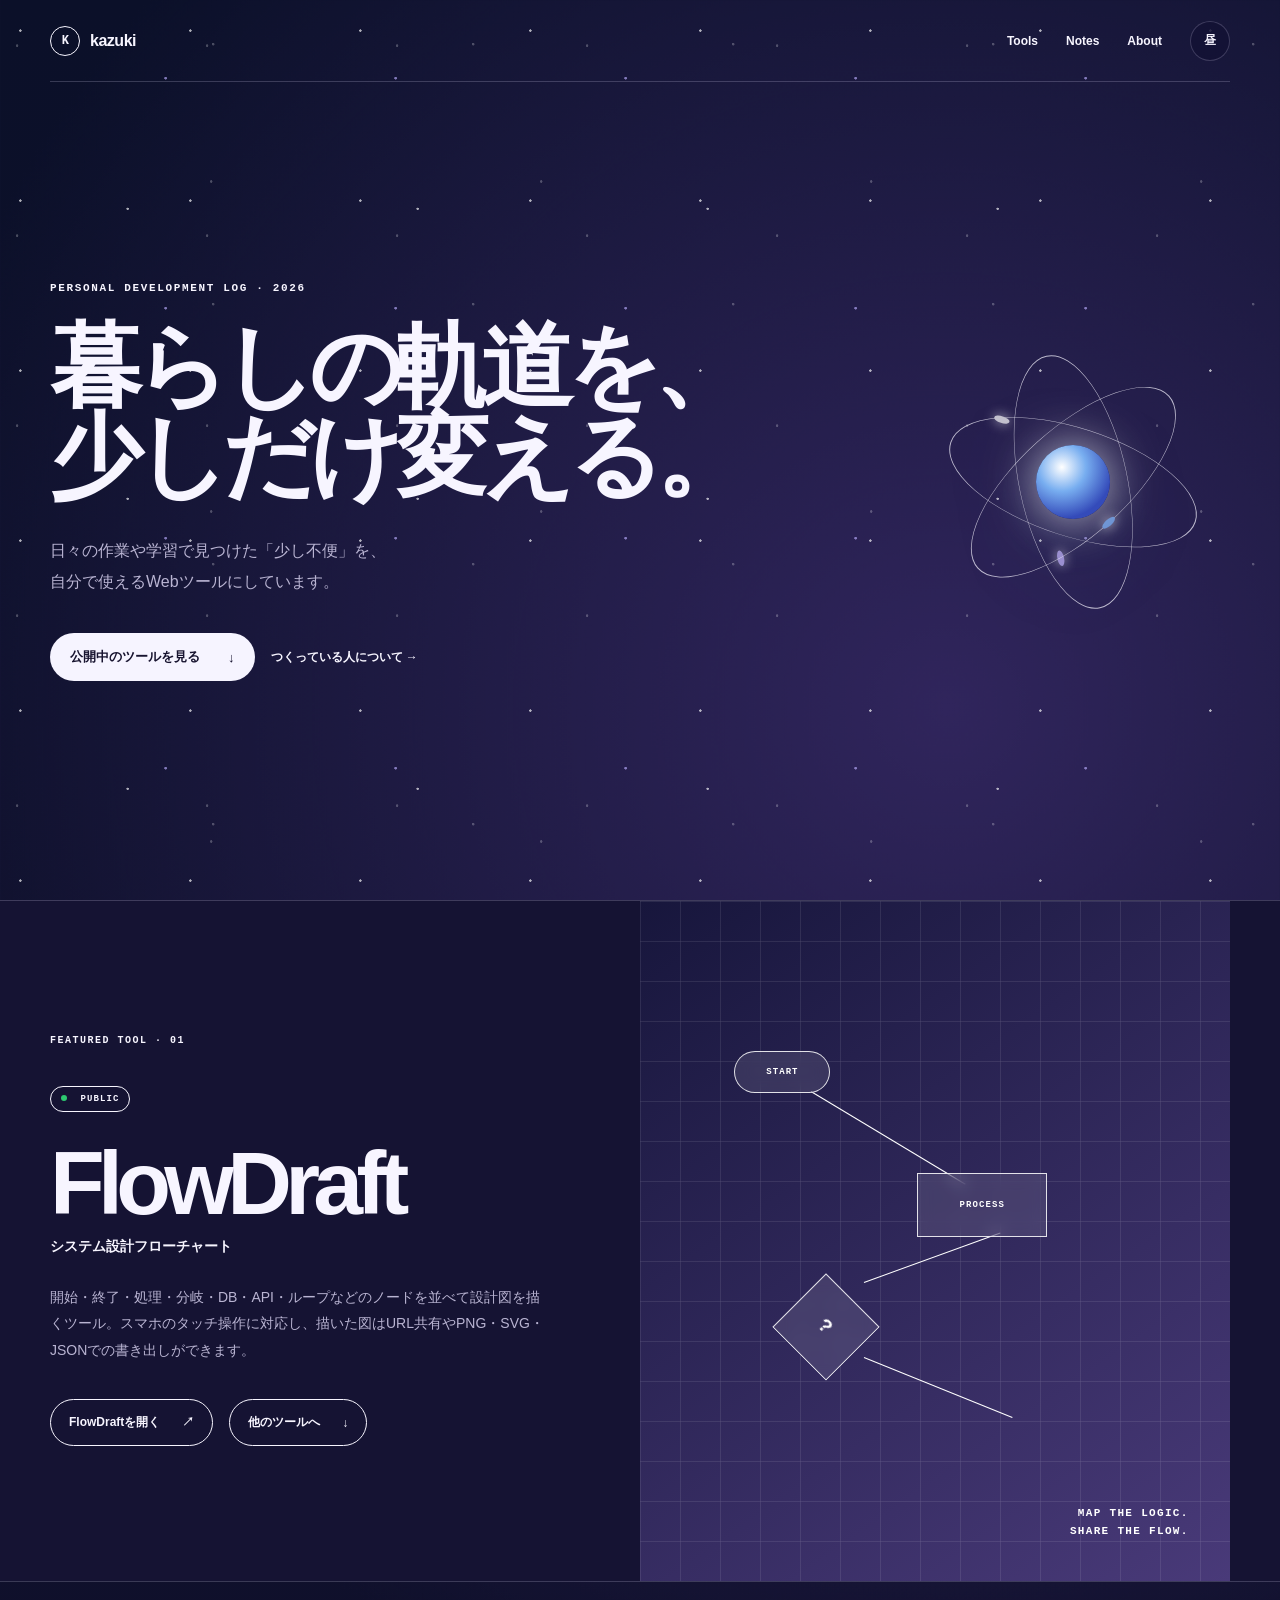
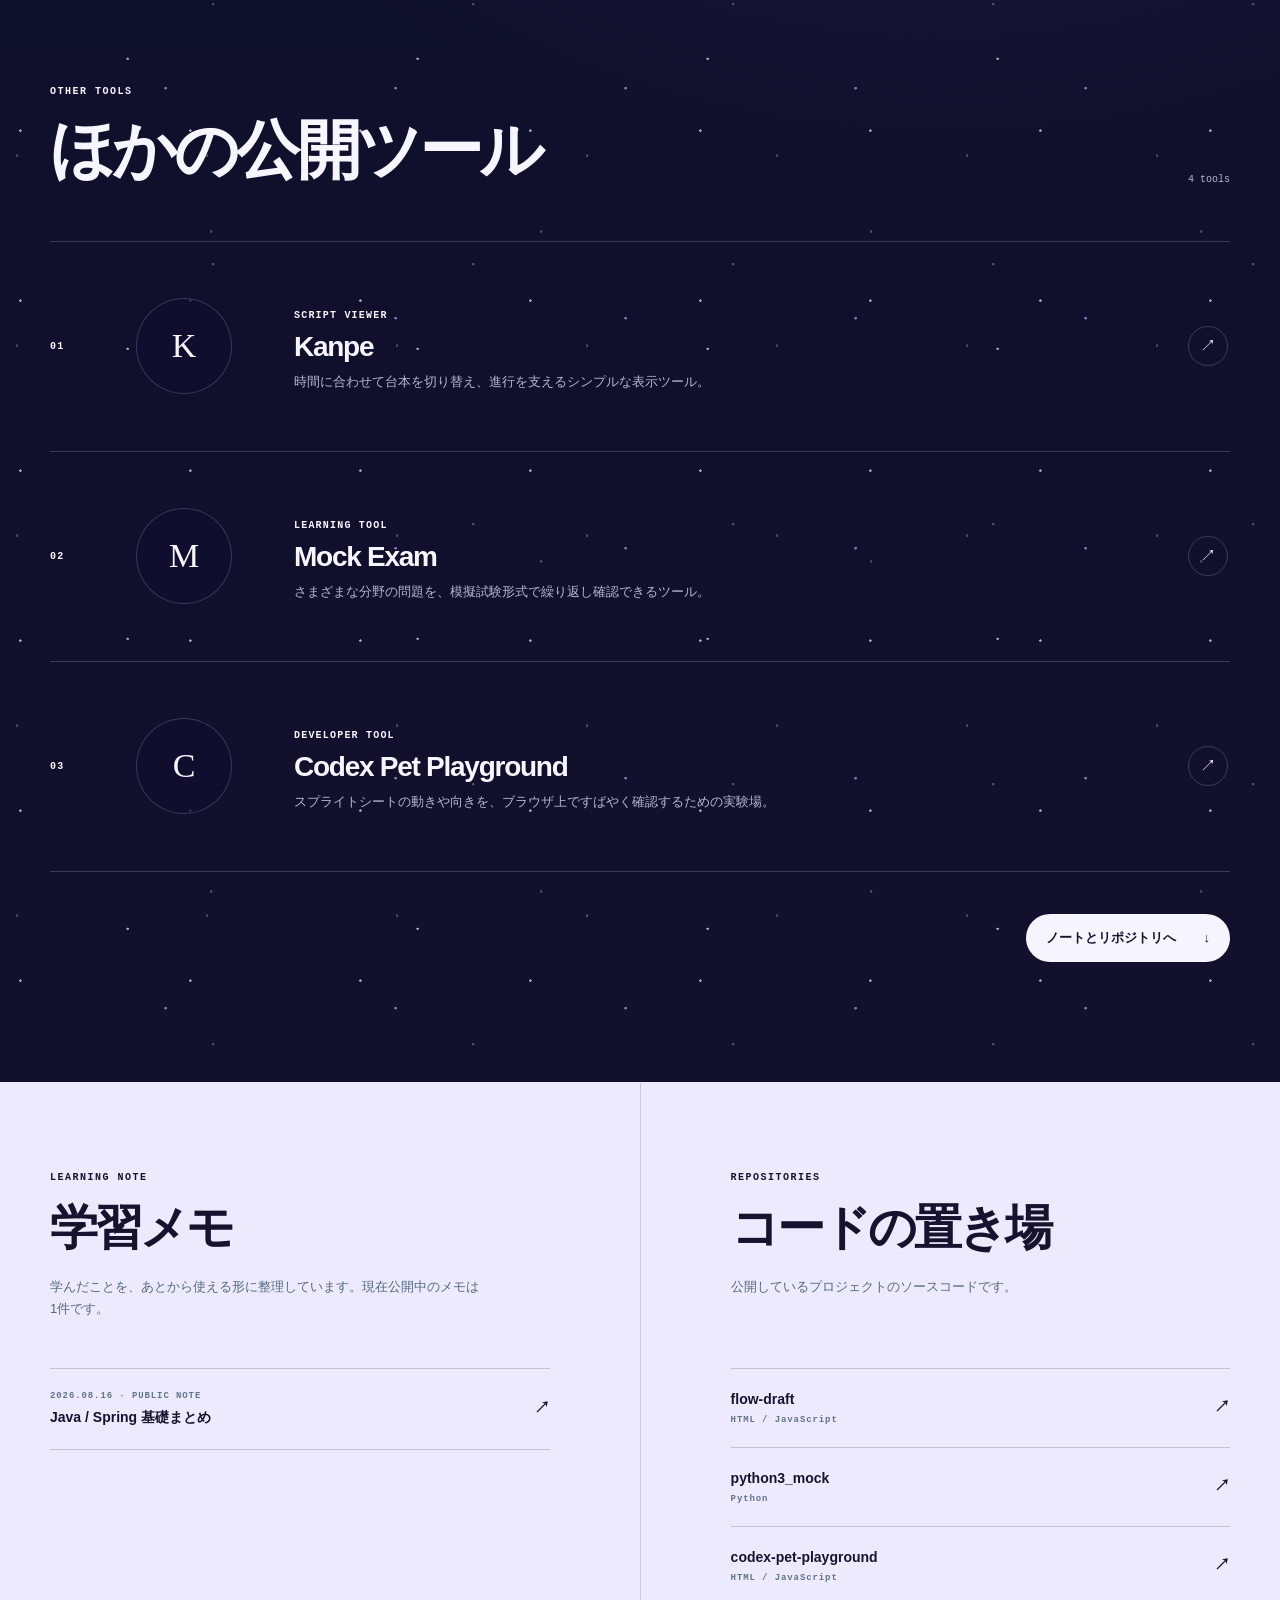
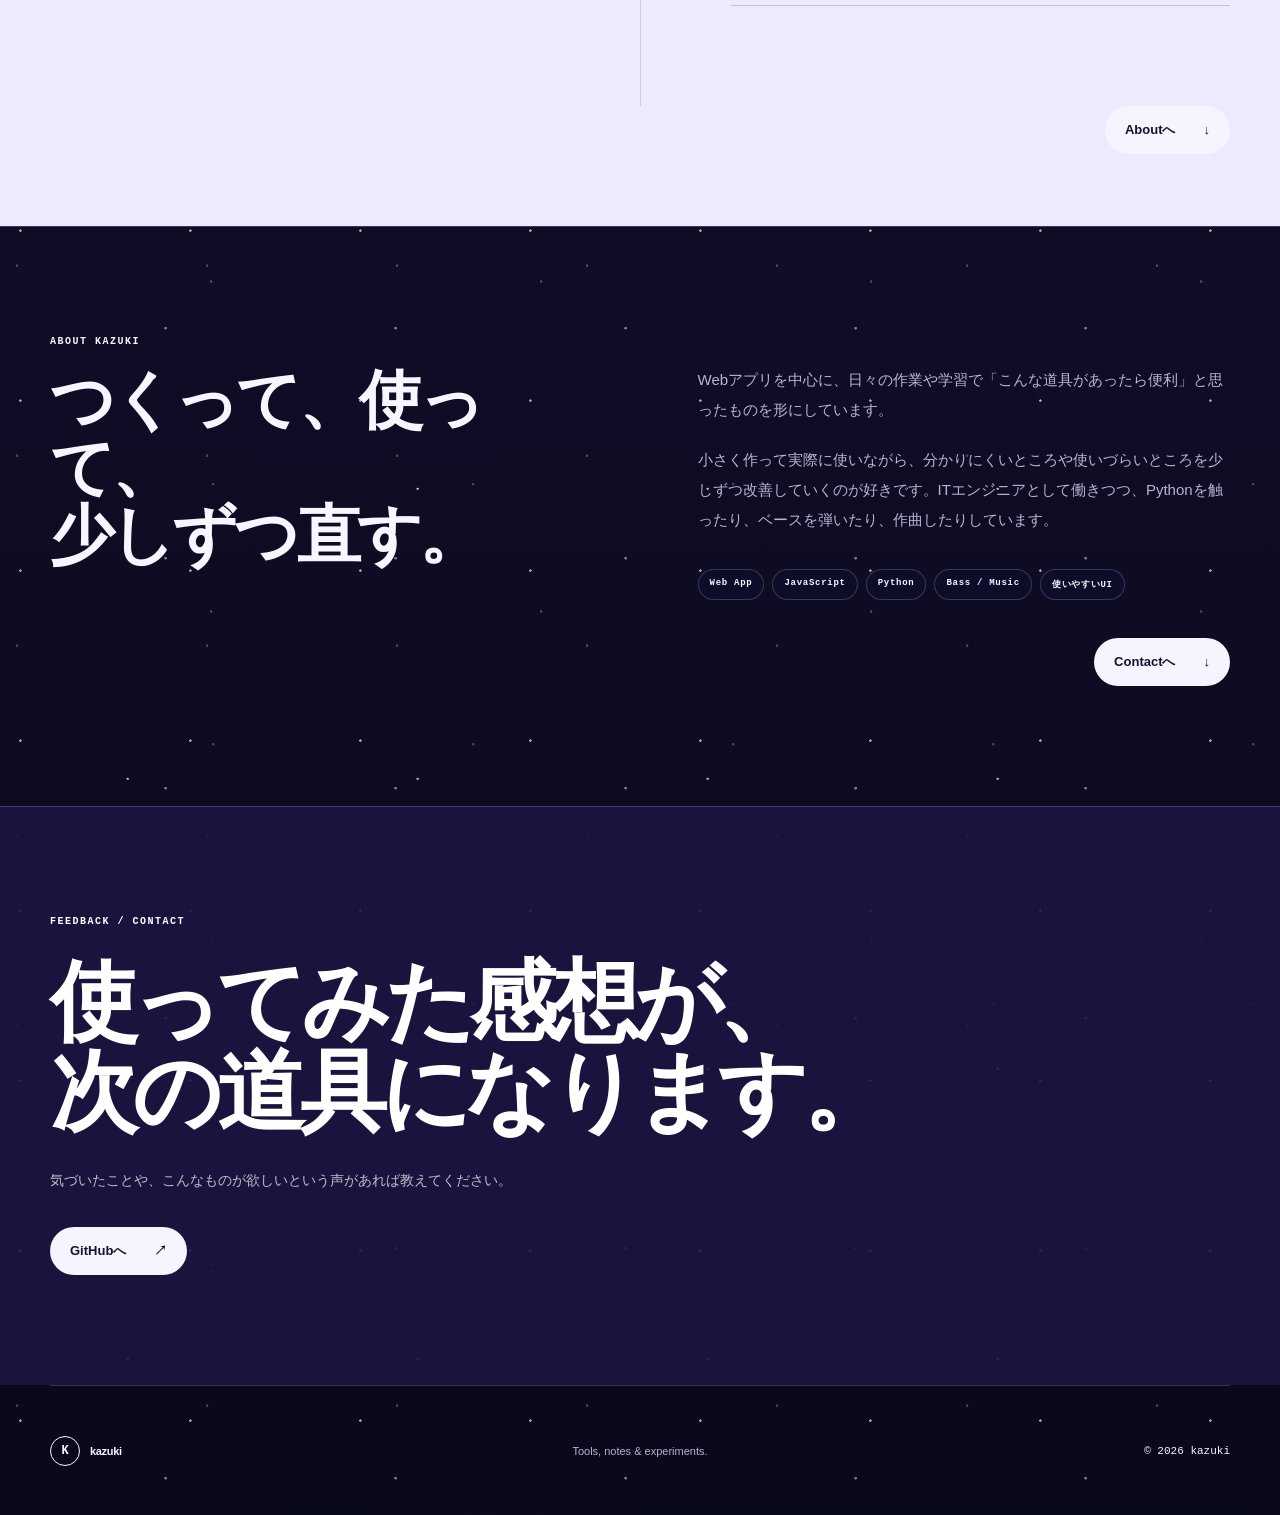
==== commit c02e8c56: "Add opt-in shared tool navigation" ====
--- a/index.html
+++ b/index.html
@@ -28,16 +28,16 @@
   </section>
 
   <section class="featured section-border" id="tools"><div class="featured-inner shell">
-    <div class="featured-copy"><p class="section-label">FEATURED TOOL · 01</p><span class="availability"><i></i> PUBLIC</span><h2>FlowDraft</h2><p class="featured-role">システム設計フローチャート</p><p class="featured-description">開始・終了・処理・分岐・DB・API・ループなどのノードを並べて設計図を描くツール。スマホのタッチ操作に対応し、描いた図はURL共有やPNG・SVG・JSONでの書き出しができます。</p><div class="button-row"><a class="inverse-button" href="https://kazukibass.github.io/flow-draft/" target="_blank" rel="noopener">FlowDraftを開く <span>↗</span></a><a class="inverse-button" href="#other-tools">他のツールへ <span>↓</span></a></div></div>
+    <div class="featured-copy"><p class="section-label">FEATURED TOOL · 01</p><span class="availability"><i></i> PUBLIC</span><h2>FlowDraft</h2><p class="featured-role">システム設計フローチャート</p><p class="featured-description">開始・終了・処理・分岐・DB・API・ループなどのノードを並べて設計図を描くツール。スマホのタッチ操作に対応し、描いた図はURL共有やPNG・SVG・JSONでの書き出しができます。</p><div class="button-row"><a class="inverse-button" href="https://kazukibass.github.io/flow-draft/?from=portfolio">FlowDraftを開く <span>↗</span></a><a class="inverse-button" href="#other-tools">他のツールへ <span>↓</span></a></div></div>
     <div class="flow-visual" aria-hidden="true"><div class="flow-grid"></div><span class="flow-node node-start">START</span><span class="flow-line line-a"></span><span class="flow-node node-process">PROCESS</span><span class="flow-line line-b"></span><span class="flow-node node-decision">?</span><span class="flow-line line-c"></span><p>MAP THE LOGIC.<br>SHARE THE FLOW.</p></div>
   </div></section>
 
   <section class="other-tools section-border" id="other-tools"><div class="shell">
     <div class="section-heading"><div><p class="section-label">OTHER TOOLS</p><h2>ほかの公開ツール</h2></div><span>4 tools</span></div>
     <div class="tool-list">
-      <article class="tool-row"><span class="tool-number">01</span><div class="tool-mark">K</div><div><p class="tool-category">SCRIPT VIEWER</p><h3>Kanpe</h3><p>時間に合わせて台本を切り替え、進行を支えるシンプルな表示ツール。</p></div><a href="https://kazukibass.github.io/kanpe/" target="_blank" rel="noopener" aria-label="Kanpeを開く">↗</a></article>
-      <article class="tool-row"><span class="tool-number">02</span><div class="tool-mark">M</div><div><p class="tool-category">LEARNING TOOL</p><h3>Mock Exam</h3><p>さまざまな分野の問題を、模擬試験形式で繰り返し確認できるツール。</p></div><a href="https://kazukibass.github.io/mock-exam/" target="_blank" rel="noopener" aria-label="Mock Examを開く">↗</a></article>
-      <article class="tool-row"><span class="tool-number">03</span><div class="tool-mark">C</div><div><p class="tool-category">DEVELOPER TOOL</p><h3>Codex Pet Playground</h3><p>スプライトシートの動きや向きを、ブラウザ上ですばやく確認するための実験場。</p></div><a href="https://kazukibass.github.io/codex-pet-playground/" target="_blank" rel="noopener" aria-label="Codex Pet Playgroundを開く">↗</a></article>
+      <article class="tool-row"><span class="tool-number">01</span><div class="tool-mark">K</div><div><p class="tool-category">SCRIPT VIEWER</p><h3>Kanpe</h3><p>時間に合わせて台本を切り替え、進行を支えるシンプルな表示ツール。</p></div><a href="https://kazukibass.github.io/kanpe/?from=portfolio" aria-label="Kanpeを開く">↗</a></article>
+      <article class="tool-row"><span class="tool-number">02</span><div class="tool-mark">M</div><div><p class="tool-category">LEARNING TOOL</p><h3>Mock Exam</h3><p>さまざまな分野の問題を、模擬試験形式で繰り返し確認できるツール。</p></div><a href="https://kazukibass.github.io/mock-exam/?from=portfolio" aria-label="Mock Examを開く">↗</a></article>
+      <article class="tool-row"><span class="tool-number">03</span><div class="tool-mark">C</div><div><p class="tool-category">DEVELOPER TOOL</p><h3>Codex Pet Playground</h3><p>スプライトシートの動きや向きを、ブラウザ上ですばやく確認するための実験場。</p></div><a href="https://kazukibass.github.io/codex-pet-playground/?from=portfolio" aria-label="Codex Pet Playgroundを開く">↗</a></article>
     </div>
     <div class="section-next"><a class="primary-button" href="#notes">ノートとリポジトリへ <span>↓</span></a></div>
   </div></section>
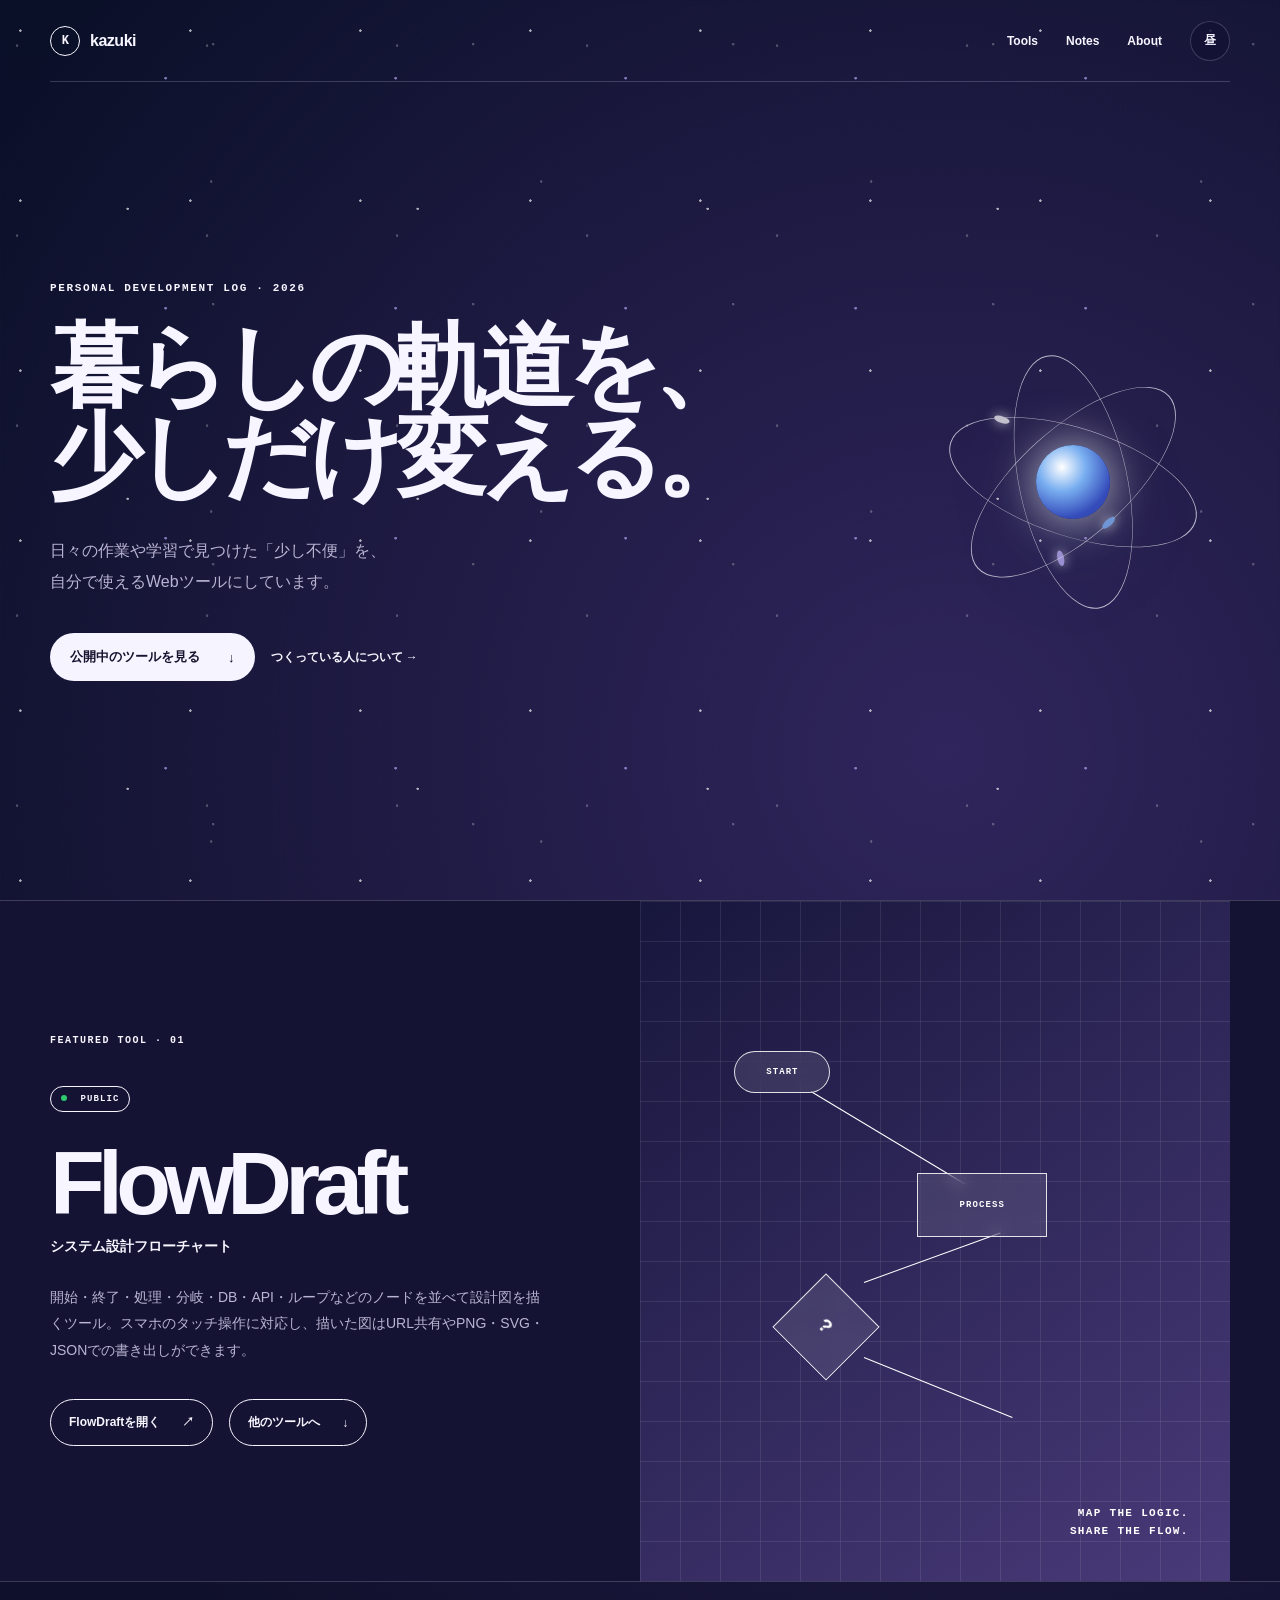
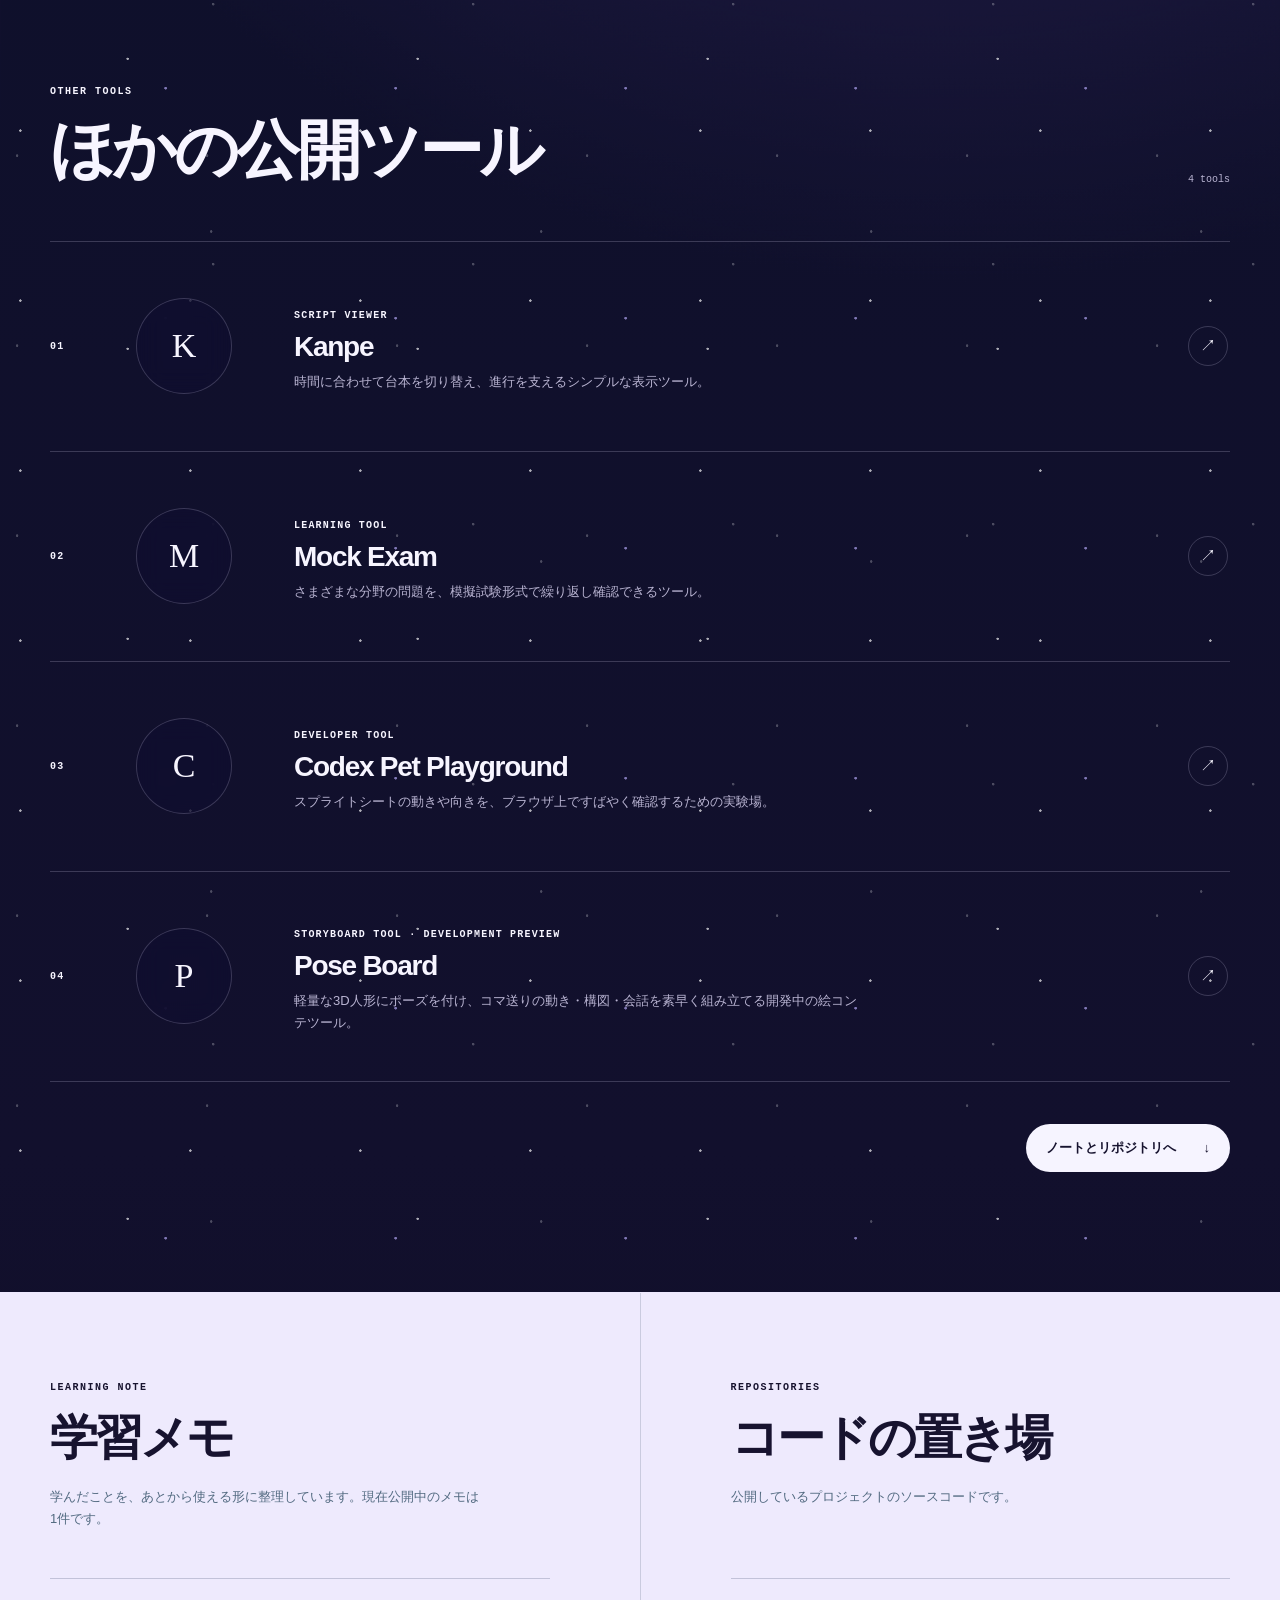
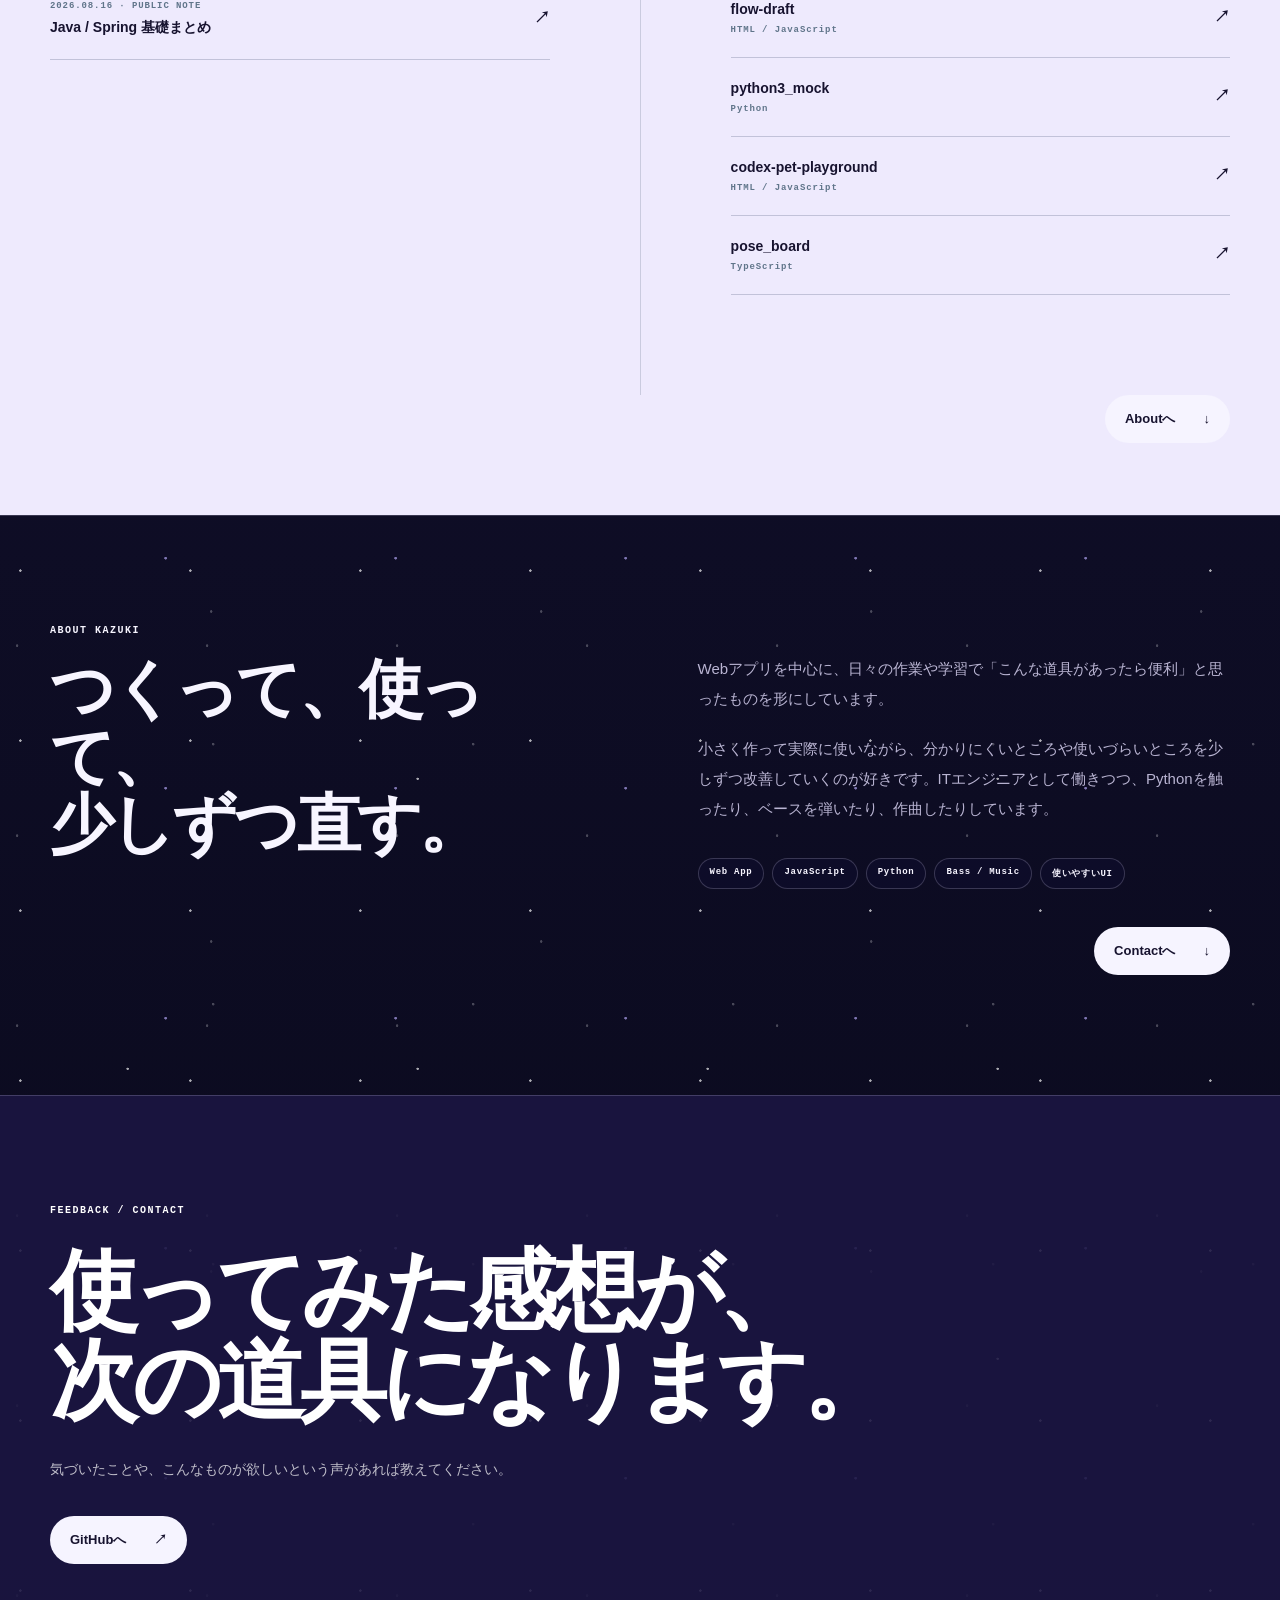
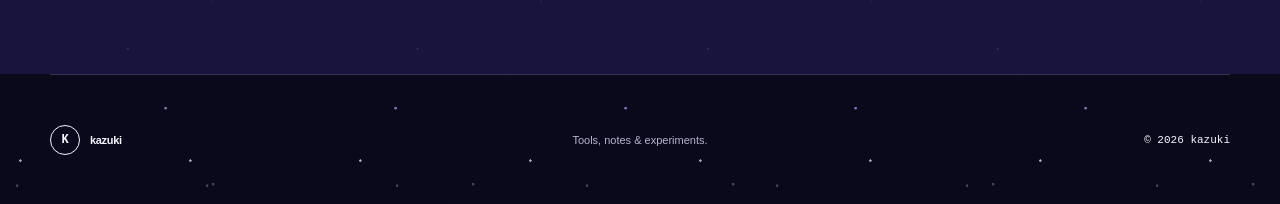
==== commit 92df862a: "ポーズボードの追加" ====
--- a/index.html
+++ b/index.html
@@ -38,13 +38,14 @@
       <article class="tool-row"><span class="tool-number">01</span><div class="tool-mark">K</div><div><p class="tool-category">SCRIPT VIEWER</p><h3>Kanpe</h3><p>時間に合わせて台本を切り替え、進行を支えるシンプルな表示ツール。</p></div><a href="https://kazukibass.github.io/kanpe/?from=portfolio" aria-label="Kanpeを開く">↗</a></article>
       <article class="tool-row"><span class="tool-number">02</span><div class="tool-mark">M</div><div><p class="tool-category">LEARNING TOOL</p><h3>Mock Exam</h3><p>さまざまな分野の問題を、模擬試験形式で繰り返し確認できるツール。</p></div><a href="https://kazukibass.github.io/mock-exam/?from=portfolio" aria-label="Mock Examを開く">↗</a></article>
       <article class="tool-row"><span class="tool-number">03</span><div class="tool-mark">C</div><div><p class="tool-category">DEVELOPER TOOL</p><h3>Codex Pet Playground</h3><p>スプライトシートの動きや向きを、ブラウザ上ですばやく確認するための実験場。</p></div><a href="https://kazukibass.github.io/codex-pet-playground/?from=portfolio" aria-label="Codex Pet Playgroundを開く">↗</a></article>
+      <article class="tool-row"><span class="tool-number">04</span><div class="tool-mark">P</div><div><p class="tool-category">STORYBOARD TOOL · DEVELOPMENT PREVIEW</p><h3>Pose Board</h3><p>軽量な3D人形にポーズを付け、コマ送りの動き・構図・会話を素早く組み立てる開発中の絵コンテツール。</p></div><a href="https://kazukibass.github.io/pose_board/?from=portfolio" aria-label="Pose Boardの開発プレビューを開く">↗</a></article>
     </div>
     <div class="section-next"><a class="primary-button" href="#notes">ノートとリポジトリへ <span>↓</span></a></div>
   </div></section>
 
   <section class="library section-border" id="notes"><div class="library-inner shell">
     <div class="library-column"><p class="section-label">LEARNING NOTE</p><h2>学習メモ</h2><p class="library-intro">学んだことを、あとから使える形に整理しています。現在公開中のメモは1件です。</p><a class="entry" href="lab/viewer.html?f=notes%2Fjava-spring-basics-for-flask.md"><span><small>2026.08.16 · PUBLIC NOTE</small><strong>Java / Spring 基礎まとめ</strong></span><b>↗</b></a></div>
-    <div class="library-column repositories"><p class="section-label">REPOSITORIES</p><h2>コードの置き場</h2><p class="library-intro">公開しているプロジェクトのソースコードです。</p><div class="repo-list"><a href="https://github.com/kazukibass/flow-draft" target="_blank" rel="noopener"><span><strong>flow-draft</strong><small>HTML / JavaScript</small></span><b>↗</b></a><a href="https://github.com/kazukibass/python3_mock" target="_blank" rel="noopener"><span><strong>python3_mock</strong><small>Python</small></span><b>↗</b></a><a href="https://github.com/kazukibass/codex-pet-playground" target="_blank" rel="noopener"><span><strong>codex-pet-playground</strong><small>HTML / JavaScript</small></span><b>↗</b></a></div></div>
+    <div class="library-column repositories"><p class="section-label">REPOSITORIES</p><h2>コードの置き場</h2><p class="library-intro">公開しているプロジェクトのソースコードです。</p><div class="repo-list"><a href="https://github.com/kazukibass/flow-draft" target="_blank" rel="noopener"><span><strong>flow-draft</strong><small>HTML / JavaScript</small></span><b>↗</b></a><a href="https://github.com/kazukibass/python3_mock" target="_blank" rel="noopener"><span><strong>python3_mock</strong><small>Python</small></span><b>↗</b></a><a href="https://github.com/kazukibass/codex-pet-playground" target="_blank" rel="noopener"><span><strong>codex-pet-playground</strong><small>HTML / JavaScript</small></span><b>↗</b></a><a href="https://github.com/kazukibass/pose_board" target="_blank" rel="noopener"><span><strong>pose_board</strong><small>TypeScript</small></span><b>↗</b></a></div></div>
     <div class="section-next library-next"><a class="primary-button" href="#about">Aboutへ <span>↓</span></a></div>
   </div></section>
 
